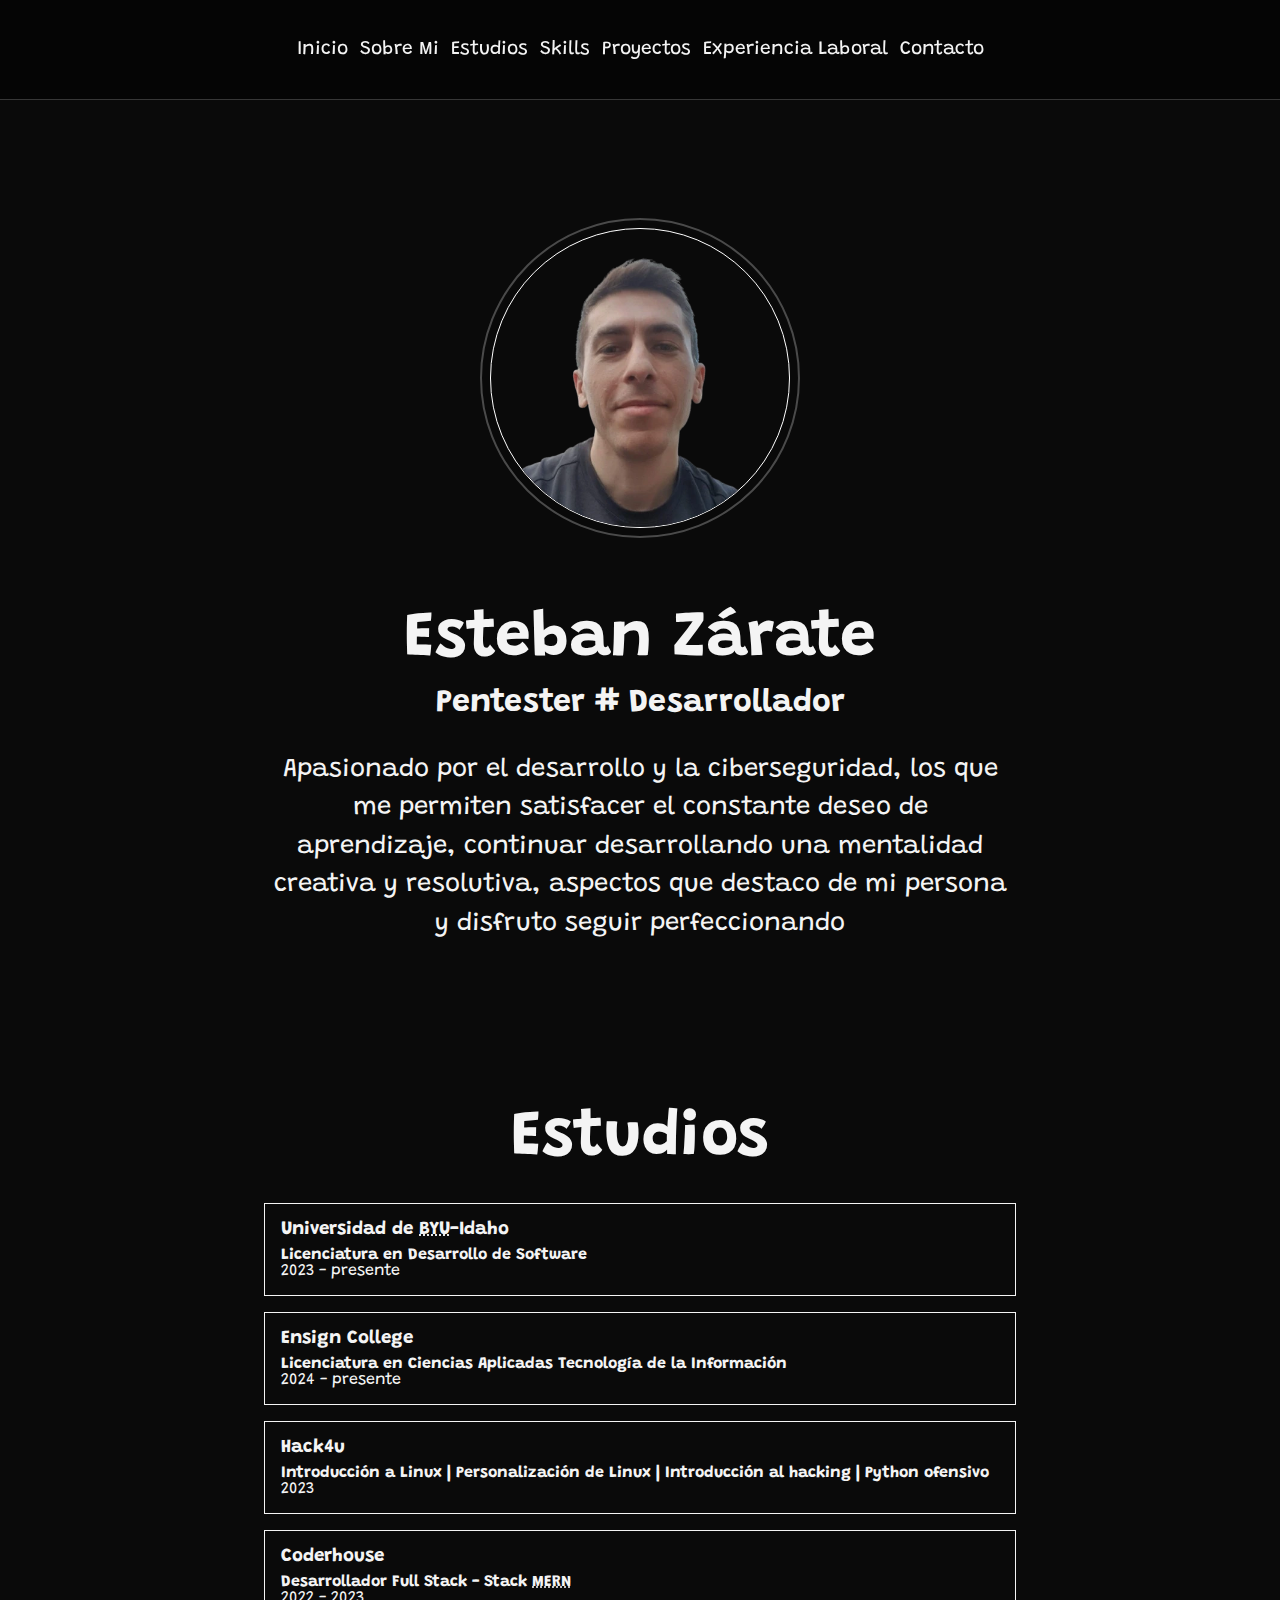
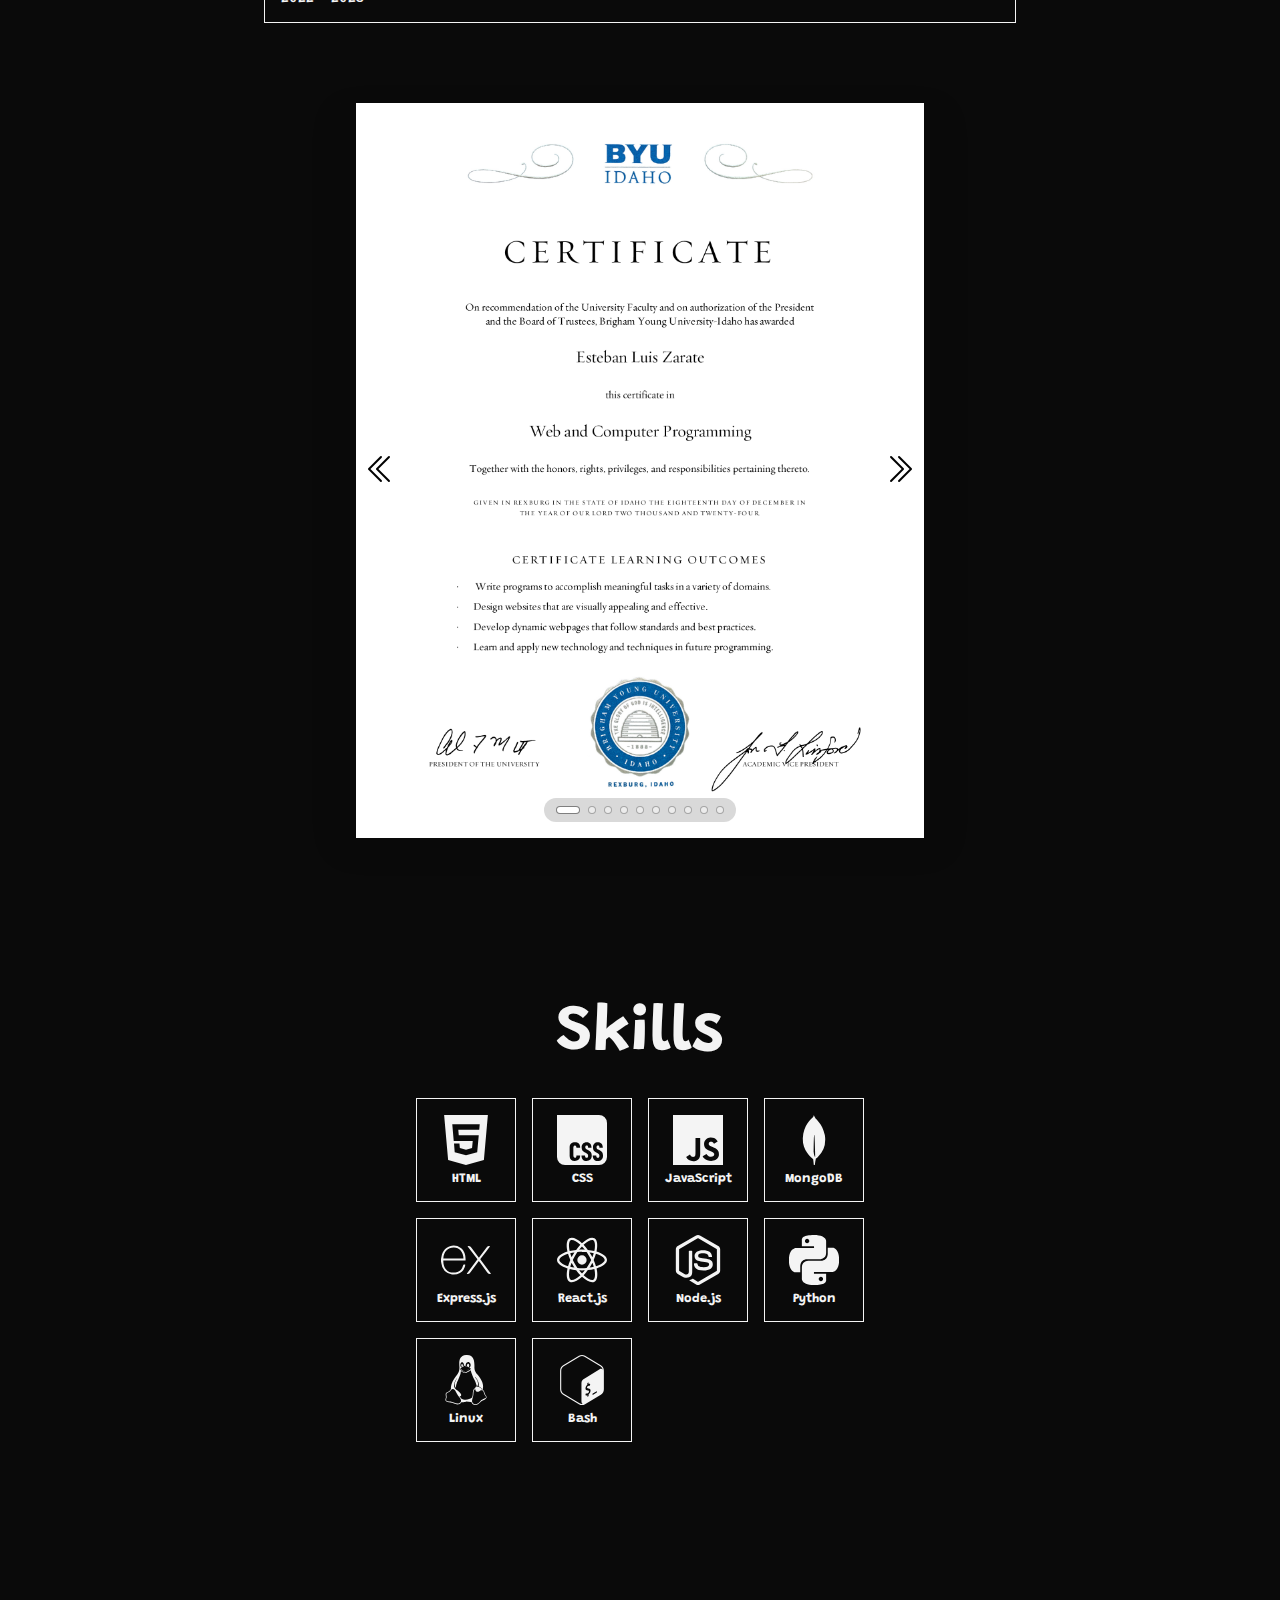
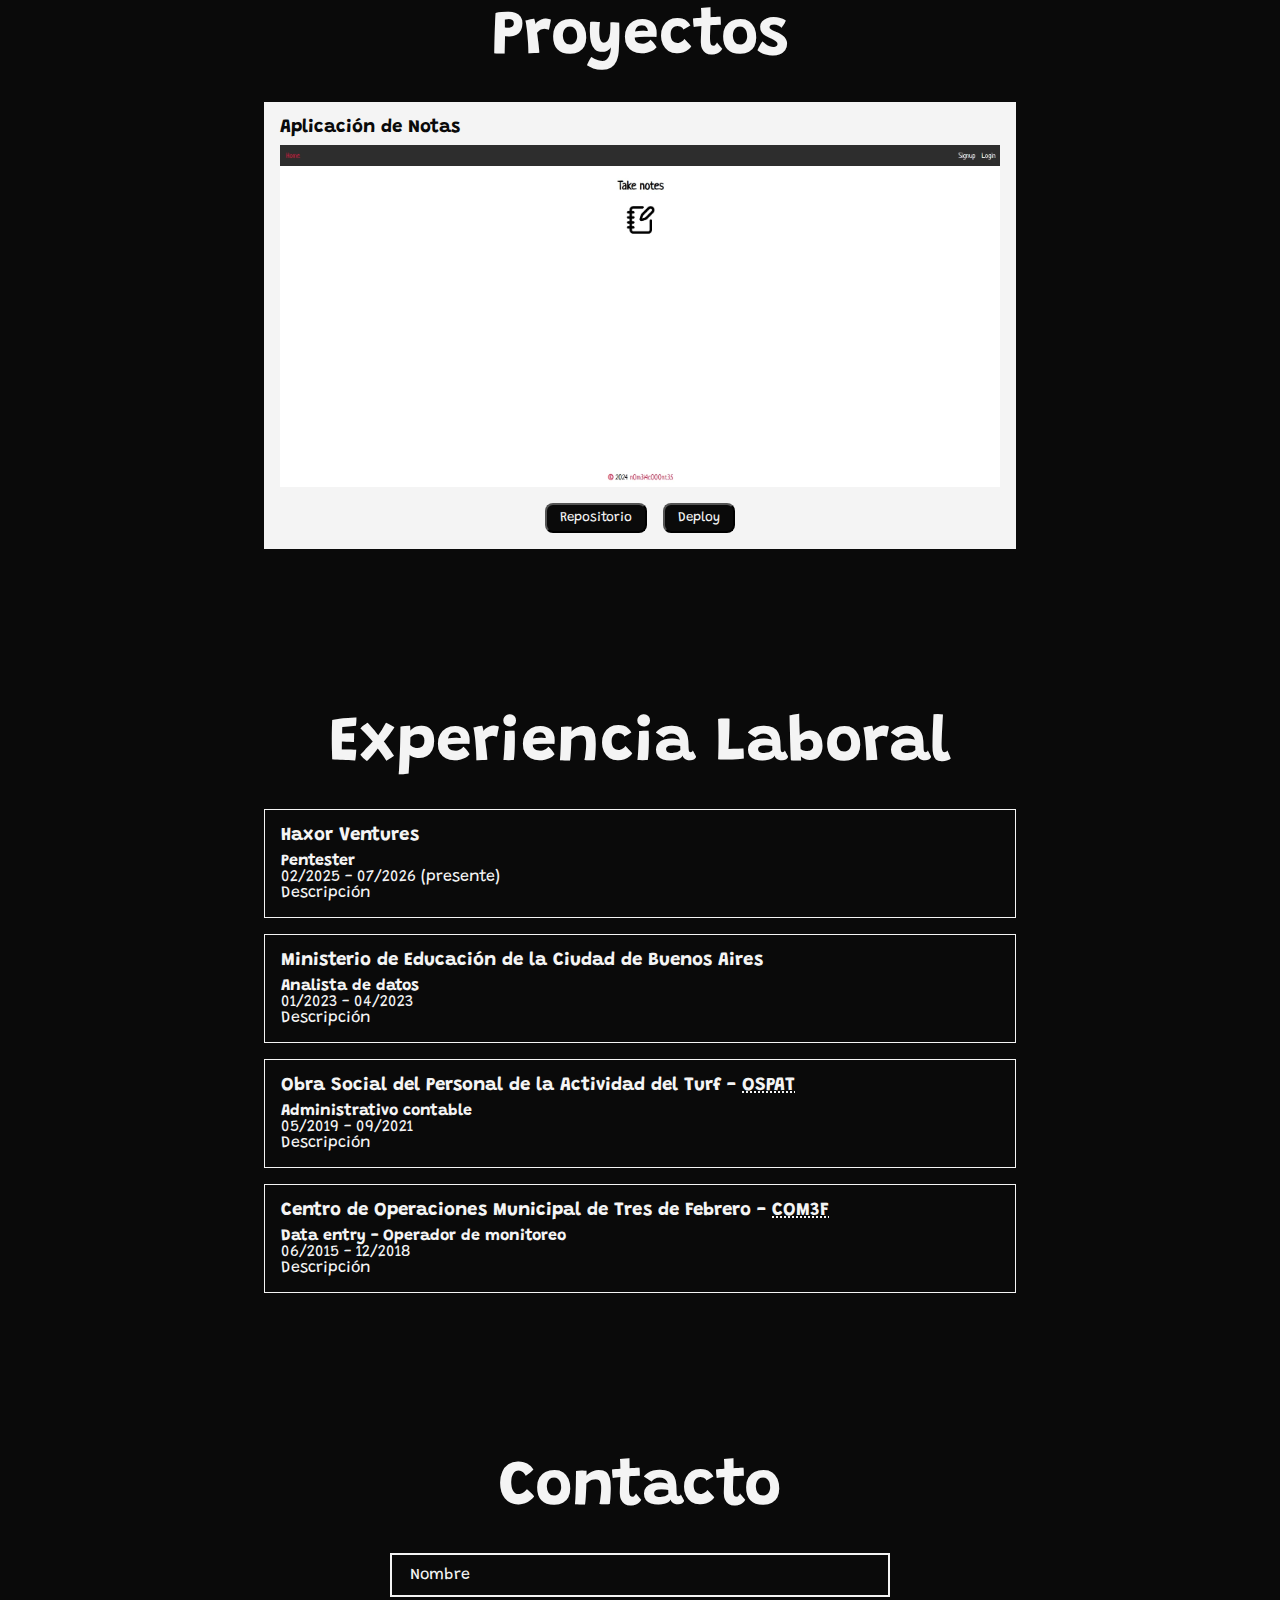
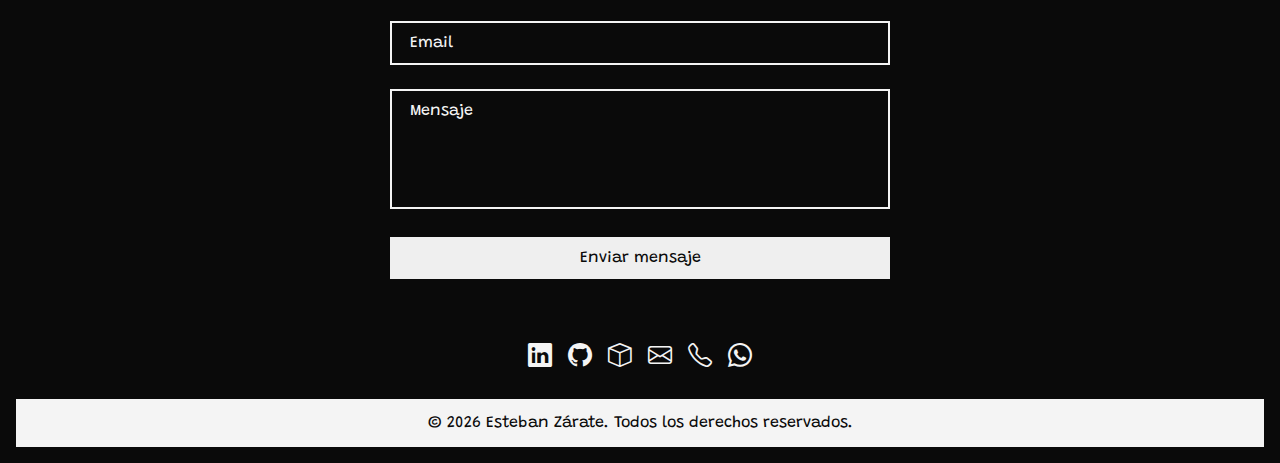
==== index.html @ 4eb51da9 "update" ====
<!DOCTYPE html>
<html lang="es-AR">

<head>
  <meta charset="UTF-8">
  <meta name="viewport" content="width=device-width, initial-scale=1">
  <meta name="author" content="Esteban Zárate">
  <meta name="description" content="Portfolio de Esteban Zárate">
  <meta name="keywords" content="Esteban Zárate, Pentester, Ethical Hacker, Desarrollador Web, Programador">
  <meta property="og:title" content="Esteban Zárate - Pentester # Desarrollador">
  <meta property="og:description" content="Esteban Zárate, Pentester, Ethical Hacker, Desarrollador Web, Programador">
  <meta property="og:image" content="https://n0m3l4c000nt35.github.io/portfolio/images/prev.webp">
  <meta property="og:url" content="https://n0m3l4c000nt35.github.io/portfolio/">
  <meta property="og:type" content="website">
  <title>Portfolio # Esteban Zárate</title>
  <link rel="stylesheet" href="https://cdn.jsdelivr.net/npm/bootstrap-icons@1.11.3/font/bootstrap-icons.min.css">
  <link rel="preconnect" href="https://fonts.googleapis.com">
  <link rel="preconnect" href="https://fonts.gstatic.com" crossorigin>
  <link href="https://fonts.googleapis.com/css2?family=Grandstander:ital,wght@0,100..900;1,100..900&display=swap"
    rel="stylesheet">
  <link rel="stylesheet" href="./styles/styles.css">
  <link rel="stylesheet" href="./styles/media-queries.css">
  <link rel="icon" href="favicon.ico">
</head>

<body>
  <header class="body__header">
    <nav class="nav">
      <a id="inicio-link" class="nav__link" href="./index.html" title="Inicio">
        <i class="bi bi-house nav__icon"></i>
        <span class="nav__text">Inicio</span>
      </a>
      <a class="nav__link" href="#sobre-mi" title="Sobre Mi">
        <i class="bi bi-person-circle nav__icon"></i>
        <span class="nav__text">Sobre Mi</span>
      </a>
      <a class="nav__link" href="#estudios" title="Estudios">
        <i class="bi bi-mortarboard nav__icon"></i>
        <span class="nav__text">Estudios</span>
      </a>
      <a class="nav__link" href="#skills" title="Skills">
        <i class="bi bi-tools nav__icon"></i>
        <span class="nav__text">Skills</span>
      </a>
      <a class="nav__link" href="#proyectos" title="Proyectos">
        <i class="bi bi-folder2-open nav__icon"></i>
        <span class="nav__text">Proyectos</span>
      </a>
      <a class="nav__link" href="#experiencia-laboral" title="Experiencia Laboral">
        <i class="bi bi-briefcase nav__icon"></i>
        <span class="nav__text">Experiencia Laboral</span>
      </a>
      <a class="nav__link" href="#contacto" title="Contacto">
        <i class="bi bi-person-lines-fill nav__icon"></i>
        <span class="nav__text">Contacto</span>
      </a>
    </nav>
  </header>
  <main>
    <section id="sobre-mi" class="body__section section__profile">
      <div class="profile__container">
        <img class="profile__image" src="./images/profile.webp" alt="Esteban Zárate Profile" width="500" height="500">
      </div>
      <h2 class="section__title-profile">Esteban Zárate</h2>
      <h3 class="profile__title">Pentester # Desarrollador</h3>
      <p class="section__text">Apasionado por el desarrollo y la ciberseguridad, los que me permiten satisfacer el
        constante deseo de
        aprendizaje, continuar desarrollando una mentalidad creativa y resolutiva, aspectos que destaco de mi persona y
        disfruto seguir perfeccionando</p>
    </section>
    <section id="estudios" class="body__section section__article--mb">
      <h2 class="section__title">Estudios</h2>
      <div class="article__container">
        <article class="section__article">
          <h3 class="article__title">Universidad de <abbr title="Brigham Young University">BYU</abbr>-Idaho</h3>
          <h4>Licenciatura en Desarrollo de Software</h4>
          <p>
            <time datetime="2023">2023</time> - <time datetime="2025">presente</time>
          </p>
        </article>
        <article class="section__article">
          <h3 class="article__title">Ensign College</h3>
          <h4>Licenciatura en Ciencias Aplicadas Tecnología de la Información</h4>
          <p>
            <time datetime="2023">2024</time> - <time datetime="2025">presente</time>
          </p>
        </article>
        <article class="section__article">
          <h3 class="article__title">Hack4u</h3>
          <h4>Introducción a Linux | Personalización de Linux | Introducción al hacking | Python ofensivo</h4>
          <time datetime="2023">2023</time>
        </article>
        <article class="section__article">
          <h3 class="article__title">Coderhouse</h3>
          <h4>Desarrollador Full Stack - Stack <abbr title="MongoDB, Express.js, React.js, Node.js">MERN</abbr></h4>
          <time datetime="2022">2022</time> - <time datetime="2023">2023</time>
        </article>
      </div>
      <div class="carousel-container">
        <button class="carousel-button prev">
          <i class="bi bi-chevron-double-left"></i>
        </button>
        <button class="carousel-button next">
          <i class="bi bi-chevron-double-right"></i>
        </button>
        <div class="carousel-track">
          <div class="carousel-slide">
            <img class="carousel__image" src="./images/certs/web-computer-programming.webp"
              alt="Web and Computer Programming" width="1700" height="2200" loading="lazy">
          </div>
          <div class="carousel-slide">
            <img class="carousel__image" src="./images/certs/testout-pcpro.webp" alt="TestOut PC Pro" width="4442"
              height="3400" loading="lazy">
          </div>
          <div class="carousel-slide">
            <img class="carousel__image" src="./images/certs/testout-clientpro.webp" alt="TestOut Client Pro"
              width="4442" height="3400" loading="lazy">
          </div>
          <div class="carousel-slide">
            <img class="carousel__image" src="./images/certs/python-ofensivo.webp" alt="Python ofensivo" width="3333"
              height="2222" loading="lazy">
          </div>
          <div class="carousel-slide">
            <img class="carousel__image" src="./images/certs/introduccion-al-hacking.webp" alt="Introducción al hacking"
              width="3333" height="2222" loading="lazy">
          </div>
          <div class="carousel-slide">
            <img class="carousel__image" src="./images/certs/personalizacion-de-linux.webp"
              alt="Personalización de Linux" width="3333" height="2222" loading="lazy">
          </div>
          <div class="carousel-slide">
            <img class="carousel__image" src="./images/certs/introduccion-a-linux.webp" alt="Introducción a Linux"
              width="5000" height="3333" loading="lazy">
          </div>
          <div class="carousel-slide">
            <img class="carousel__image" src="./images/certs/react-js.webp" alt="React.js" width="3240" height="2100"
              loading="lazy">
          </div>
          <div class="carousel-slide">
            <img class="carousel__image" src="./images/certs/javascript.webp" alt="JavaScript" width="3240"
              height="2100" loading="lazy">
          </div>
          <div class="carousel-slide">
            <img class="carousel__image" src="./images/certs/desarrollo-web.webp" alt="Desarrollo Web" width="3240"
              height="2100" loading="lazy">
          </div>
        </div>
        <div class="carousel-progress"></div>
      </div>
    </section>
    <section id="skills" class="body__section">
      <h2 class="section__title">Skills</h2>
      <div class="article__container article__skills">
        <article class="section__article article__skill">
          <svg class="skills__icon" role="img" viewBox="0 0 24 24" xmlns="http://www.w3.org/2000/svg">
            <title>HTML5</title>
            <path
              d="M1.5 0h21l-1.91 21.563L11.977 24l-8.564-2.438L1.5 0zm7.031 9.75l-.232-2.718 10.059.003.23-2.622L5.412 4.41l.698 8.01h9.126l-.326 3.426-2.91.804-2.955-.81-.188-2.11H6.248l.33 4.171L12 19.351l5.379-1.443.744-8.157H8.531z" />
          </svg>
          <h3 class="article__title">HTML</h3>
        </article>
        <article class="section__article article__skill">
          <svg class="skills__icon" role="img" viewBox="0 0 24 24" xmlns="http://www.w3.org/2000/svg">
            <title>CSS</title>
            <path
              d="M0 0v20.16A3.84 3.84 0 0 0 3.84 24h16.32A3.84 3.84 0 0 0 24 20.16V3.84A3.84 3.84 0 0 0 20.16 0Zm14.256 13.08c1.56 0 2.28 1.08 2.304 2.64h-1.608c.024-.288-.048-.6-.144-.84-.096-.192-.288-.264-.552-.264-.456 0-.696.264-.696.84-.024.576.288.888.768 1.08.72.288 1.608.744 1.92 1.296q.432.648.432 1.656c0 1.608-.912 2.592-2.496 2.592-1.656 0-2.4-1.032-2.424-2.688h1.68c0 .792.264 1.176.792 1.176.264 0 .456-.072.552-.24.192-.312.24-1.176-.048-1.512-.312-.408-.912-.6-1.32-.816q-.828-.396-1.224-.936c-.24-.36-.36-.888-.36-1.536 0-1.44.936-2.472 2.424-2.448m5.4 0c1.584 0 2.304 1.08 2.328 2.64h-1.608c0-.288-.048-.6-.168-.84-.096-.192-.264-.264-.528-.264-.48 0-.72.264-.72.84s.288.888.792 1.08c.696.288 1.608.744 1.92 1.296.264.432.408.984.408 1.656.024 1.608-.888 2.592-2.472 2.592-1.68 0-2.424-1.056-2.448-2.688h1.68c0 .744.264 1.176.792 1.176.264 0 .456-.072.552-.24.216-.312.264-1.176-.048-1.512-.288-.408-.888-.6-1.32-.816-.552-.264-.96-.576-1.2-.936s-.36-.888-.36-1.536c-.024-1.44.912-2.472 2.4-2.448m-11.031.018c.711-.006 1.419.198 1.839.63.432.432.672 1.128.648 1.992H9.336c.024-.456-.096-.792-.432-.96-.312-.144-.768-.048-.888.24-.12.264-.192.576-.168.864v3.504c0 .744.264 1.128.768 1.128a.65.65 0 0 0 .552-.264c.168-.24.192-.552.168-.84h1.776c.096 1.632-.984 2.712-2.568 2.688-1.536 0-2.496-.864-2.472-2.472v-4.032c0-.816.24-1.44.696-1.848.432-.408 1.146-.624 1.857-.63" />
          </svg>
          <h3 class="article__title">CSS</h3>
        </article>
        <article class="section__article article__skill">
          <svg class="skills__icon" role="img" viewBox="0 0 24 24" xmlns="http://www.w3.org/2000/svg">
            <title>JavaScript</title>
            <path
              d="M0 0h24v24H0V0zm22.034 18.276c-.175-1.095-.888-2.015-3.003-2.873-.736-.345-1.554-.585-1.797-1.14-.091-.33-.105-.51-.046-.705.15-.646.915-.84 1.515-.66.39.12.75.42.976.9 1.034-.676 1.034-.676 1.755-1.125-.27-.42-.404-.601-.586-.78-.63-.705-1.469-1.065-2.834-1.034l-.705.089c-.676.165-1.32.525-1.71 1.005-1.14 1.291-.811 3.541.569 4.471 1.365 1.02 3.361 1.244 3.616 2.205.24 1.17-.87 1.545-1.966 1.41-.811-.18-1.26-.586-1.755-1.336l-1.83 1.051c.21.48.45.689.81 1.109 1.74 1.756 6.09 1.666 6.871-1.004.029-.09.24-.705.074-1.65l.046.067zm-8.983-7.245h-2.248c0 1.938-.009 3.864-.009 5.805 0 1.232.063 2.363-.138 2.711-.33.689-1.18.601-1.566.48-.396-.196-.597-.466-.83-.855-.063-.105-.11-.196-.127-.196l-1.825 1.125c.305.63.75 1.172 1.324 1.517.855.51 2.004.675 3.207.405.783-.226 1.458-.691 1.811-1.411.51-.93.402-2.07.397-3.346.012-2.054 0-4.109 0-6.179l.004-.056z" />
          </svg>
          <h3 class="article__title">JavaScript</h3>
        </article>
        <article class="section__article article__skill">
          <svg class="skills__icon" role="img" viewBox="0 0 24 24" xmlns="http://www.w3.org/2000/svg">
            <title>MongoDB</title>
            <path
              d="M17.193 9.555c-1.264-5.58-4.252-7.414-4.573-8.115-.28-.394-.53-.954-.735-1.44-.036.495-.055.685-.523 1.184-.723.566-4.438 3.682-4.74 10.02-.282 5.912 4.27 9.435 4.888 9.884l.07.05A73.49 73.49 0 0111.91 24h.481c.114-1.032.284-2.056.51-3.07.417-.296.604-.463.85-.693a11.342 11.342 0 003.639-8.464c.01-.814-.103-1.662-.197-2.218zm-5.336 8.195s0-8.291.275-8.29c.213 0 .49 10.695.49 10.695-.381-.045-.765-1.76-.765-2.405z" />
          </svg>
          <h3 class="article__title">MongoDB</h3>
        </article>
        <article class="section__article article__skill">
          <svg class="skills__icon" role="img" viewBox="0 0 24 24" xmlns="http://www.w3.org/2000/svg">
            <title>Express</title>
            <path
              d="M24 18.588a1.529 1.529 0 01-1.895-.72l-3.45-4.771-.5-.667-4.003 5.444a1.466 1.466 0 01-1.802.708l5.158-6.92-4.798-6.251a1.595 1.595 0 011.9.666l3.576 4.83 3.596-4.81a1.435 1.435 0 011.788-.668L21.708 7.9l-2.522 3.283a.666.666 0 000 .994l4.804 6.412zM.002 11.576l.42-2.075c1.154-4.103 5.858-5.81 9.094-3.27 1.895 1.489 2.368 3.597 2.275 5.973H1.116C.943 16.447 4.005 19.009 7.92 17.7a4.078 4.078 0 002.582-2.876c.207-.666.548-.78 1.174-.588a5.417 5.417 0 01-2.589 3.957 6.272 6.272 0 01-7.306-.933 6.575 6.575 0 01-1.64-3.858c0-.235-.08-.455-.134-.666A88.33 88.33 0 010 11.577zm1.127-.286h9.654c-.06-3.076-2.001-5.258-4.59-5.278-2.882-.04-4.944 2.094-5.071 5.264z" />
          </svg>
          <h3 class="article__title">Express.js</h3>
        </article>
        <article class="section__article article__skill">
          <svg class="skills__icon" role="img" viewBox="0 0 24 24" xmlns="http://www.w3.org/2000/svg">
            <title>React</title>
            <path
              d="M14.23 12.004a2.236 2.236 0 0 1-2.235 2.236 2.236 2.236 0 0 1-2.236-2.236 2.236 2.236 0 0 1 2.235-2.236 2.236 2.236 0 0 1 2.236 2.236zm2.648-10.69c-1.346 0-3.107.96-4.888 2.622-1.78-1.653-3.542-2.602-4.887-2.602-.41 0-.783.093-1.106.278-1.375.793-1.683 3.264-.973 6.365C1.98 8.917 0 10.42 0 12.004c0 1.59 1.99 3.097 5.043 4.03-.704 3.113-.39 5.588.988 6.38.32.187.69.275 1.102.275 1.345 0 3.107-.96 4.888-2.624 1.78 1.654 3.542 2.603 4.887 2.603.41 0 .783-.09 1.106-.275 1.374-.792 1.683-3.263.973-6.365C22.02 15.096 24 13.59 24 12.004c0-1.59-1.99-3.097-5.043-4.032.704-3.11.39-5.587-.988-6.38-.318-.184-.688-.277-1.092-.278zm-.005 1.09v.006c.225 0 .406.044.558.127.666.382.955 1.835.73 3.704-.054.46-.142.945-.25 1.44-.96-.236-2.006-.417-3.107-.534-.66-.905-1.345-1.727-2.035-2.447 1.592-1.48 3.087-2.292 4.105-2.295zm-9.77.02c1.012 0 2.514.808 4.11 2.28-.686.72-1.37 1.537-2.02 2.442-1.107.117-2.154.298-3.113.538-.112-.49-.195-.964-.254-1.42-.23-1.868.054-3.32.714-3.707.19-.09.4-.127.563-.132zm4.882 3.05c.455.468.91.992 1.36 1.564-.44-.02-.89-.034-1.345-.034-.46 0-.915.01-1.36.034.44-.572.895-1.096 1.345-1.565zM12 8.1c.74 0 1.477.034 2.202.093.406.582.802 1.203 1.183 1.86.372.64.71 1.29 1.018 1.946-.308.655-.646 1.31-1.013 1.95-.38.66-.773 1.288-1.18 1.87-.728.063-1.466.098-2.21.098-.74 0-1.477-.035-2.202-.093-.406-.582-.802-1.204-1.183-1.86-.372-.64-.71-1.29-1.018-1.946.303-.657.646-1.313 1.013-1.954.38-.66.773-1.286 1.18-1.868.728-.064 1.466-.098 2.21-.098zm-3.635.254c-.24.377-.48.763-.704 1.16-.225.39-.435.782-.635 1.174-.265-.656-.49-1.31-.676-1.947.64-.15 1.315-.283 2.015-.386zm7.26 0c.695.103 1.365.23 2.006.387-.18.632-.405 1.282-.66 1.933-.2-.39-.41-.783-.64-1.174-.225-.392-.465-.774-.705-1.146zm3.063.675c.484.15.944.317 1.375.498 1.732.74 2.852 1.708 2.852 2.476-.005.768-1.125 1.74-2.857 2.475-.42.18-.88.342-1.355.493-.28-.958-.646-1.956-1.1-2.98.45-1.017.81-2.01 1.085-2.964zm-13.395.004c.278.96.645 1.957 1.1 2.98-.45 1.017-.812 2.01-1.086 2.964-.484-.15-.944-.318-1.37-.5-1.732-.737-2.852-1.706-2.852-2.474 0-.768 1.12-1.742 2.852-2.476.42-.18.88-.342 1.356-.494zm11.678 4.28c.265.657.49 1.312.676 1.948-.64.157-1.316.29-2.016.39.24-.375.48-.762.705-1.158.225-.39.435-.788.636-1.18zm-9.945.02c.2.392.41.783.64 1.175.23.39.465.772.705 1.143-.695-.102-1.365-.23-2.006-.386.18-.63.406-1.282.66-1.933zM17.92 16.32c.112.493.2.968.254 1.423.23 1.868-.054 3.32-.714 3.708-.147.09-.338.128-.563.128-1.012 0-2.514-.807-4.11-2.28.686-.72 1.37-1.536 2.02-2.44 1.107-.118 2.154-.3 3.113-.54zm-11.83.01c.96.234 2.006.415 3.107.532.66.905 1.345 1.727 2.035 2.446-1.595 1.483-3.092 2.295-4.11 2.295-.22-.005-.406-.05-.553-.132-.666-.38-.955-1.834-.73-3.703.054-.46.142-.944.25-1.438zm4.56.64c.44.02.89.034 1.345.034.46 0 .915-.01 1.36-.034-.44.572-.895 1.095-1.345 1.565-.455-.47-.91-.993-1.36-1.565z" />
          </svg>
          <h3 class="article__title">React.js</h3>
        </article>
        <article class="section__article article__skill">
          <svg class="skills__icon" role="img" viewBox="0 0 24 24" xmlns="http://www.w3.org/2000/svg">
            <title>Node.js</title>
            <path
              d="M11.998,24c-0.321,0-0.641-0.084-0.922-0.247l-2.936-1.737c-0.438-0.245-0.224-0.332-0.08-0.383 c0.585-0.203,0.703-0.25,1.328-0.604c0.065-0.037,0.151-0.023,0.218,0.017l2.256,1.339c0.082,0.045,0.197,0.045,0.272,0l8.795-5.076 c0.082-0.047,0.134-0.141,0.134-0.238V6.921c0-0.099-0.053-0.192-0.137-0.242l-8.791-5.072c-0.081-0.047-0.189-0.047-0.271,0 L3.075,6.68C2.99,6.729,2.936,6.825,2.936,6.921v10.15c0,0.097,0.054,0.189,0.139,0.235l2.409,1.392 c1.307,0.654,2.108-0.116,2.108-0.89V7.787c0-0.142,0.114-0.253,0.256-0.253h1.115c0.139,0,0.255,0.112,0.255,0.253v10.021 c0,1.745-0.95,2.745-2.604,2.745c-0.508,0-0.909,0-2.026-0.551L2.28,18.675c-0.57-0.329-0.922-0.945-0.922-1.604V6.921 c0-0.659,0.353-1.275,0.922-1.603l8.795-5.082c0.557-0.315,1.296-0.315,1.848,0l8.794,5.082c0.57,0.329,0.924,0.944,0.924,1.603 v10.15c0,0.659-0.354,1.273-0.924,1.604l-8.794,5.078C12.643,23.916,12.324,24,11.998,24z M19.099,13.993 c0-1.9-1.284-2.406-3.987-2.763c-2.731-0.361-3.009-0.548-3.009-1.187c0-0.528,0.235-1.233,2.258-1.233 c1.807,0,2.473,0.389,2.747,1.607c0.024,0.115,0.129,0.199,0.247,0.199h1.141c0.071,0,0.138-0.031,0.186-0.081 c0.048-0.054,0.074-0.123,0.067-0.196c-0.177-2.098-1.571-3.076-4.388-3.076c-2.508,0-4.004,1.058-4.004,2.833 c0,1.925,1.488,2.457,3.895,2.695c2.88,0.282,3.103,0.703,3.103,1.269c0,0.983-0.789,1.402-2.642,1.402 c-2.327,0-2.839-0.584-3.011-1.742c-0.02-0.124-0.126-0.215-0.253-0.215h-1.137c-0.141,0-0.254,0.112-0.254,0.253 c0,1.482,0.806,3.248,4.655,3.248C17.501,17.007,19.099,15.91,19.099,13.993z" />
          </svg>
          <h3 class="article__title">Node.js</h3>
        </article>
        <article class="section__article article__skill">
          <svg class="skills__icon" role="img" viewBox="0 0 24 24" xmlns="http://www.w3.org/2000/svg">
            <title>Python</title>
            <path
              d="M14.25.18l.9.2.73.26.59.3.45.32.34.34.25.34.16.33.1.3.04.26.02.2-.01.13V8.5l-.05.63-.13.55-.21.46-.26.38-.3.31-.33.25-.35.19-.35.14-.33.1-.3.07-.26.04-.21.02H8.77l-.69.05-.59.14-.5.22-.41.27-.33.32-.27.35-.2.36-.15.37-.1.35-.07.32-.04.27-.02.21v3.06H3.17l-.21-.03-.28-.07-.32-.12-.35-.18-.36-.26-.36-.36-.35-.46-.32-.59-.28-.73-.21-.88-.14-1.05-.05-1.23.06-1.22.16-1.04.24-.87.32-.71.36-.57.4-.44.42-.33.42-.24.4-.16.36-.1.32-.05.24-.01h.16l.06.01h8.16v-.83H6.18l-.01-2.75-.02-.37.05-.34.11-.31.17-.28.25-.26.31-.23.38-.2.44-.18.51-.15.58-.12.64-.1.71-.06.77-.04.84-.02 1.27.05zm-6.3 1.98l-.23.33-.08.41.08.41.23.34.33.22.41.09.41-.09.33-.22.23-.34.08-.41-.08-.41-.23-.33-.33-.22-.41-.09-.41.09zm13.09 3.95l.28.06.32.12.35.18.36.27.36.35.35.47.32.59.28.73.21.88.14 1.04.05 1.23-.06 1.23-.16 1.04-.24.86-.32.71-.36.57-.4.45-.42.33-.42.24-.4.16-.36.09-.32.05-.24.02-.16-.01h-8.22v.82h5.84l.01 2.76.02.36-.05.34-.11.31-.17.29-.25.25-.31.24-.38.2-.44.17-.51.15-.58.13-.64.09-.71.07-.77.04-.84.01-1.27-.04-1.07-.14-.9-.2-.73-.25-.59-.3-.45-.33-.34-.34-.25-.34-.16-.33-.1-.3-.04-.25-.02-.2.01-.13v-5.34l.05-.64.13-.54.21-.46.26-.38.3-.32.33-.24.35-.2.35-.14.33-.1.3-.06.26-.04.21-.02.13-.01h5.84l.69-.05.59-.14.5-.21.41-.28.33-.32.27-.35.2-.36.15-.36.1-.35.07-.32.04-.28.02-.21V6.07h2.09l.14.01zm-6.47 14.25l-.23.33-.08.41.08.41.23.33.33.23.41.08.41-.08.33-.23.23-.33.08-.41-.08-.41-.23-.33-.33-.23-.41-.08-.41.08z" />
          </svg>
          <h3 class="article__title">Python</h3>
        </article>
        <article class="section__article article__skill">
          <svg class="skills__icon" role="img" viewBox="0 0 24 24" xmlns="http://www.w3.org/2000/svg">
            <title>Linux</title>
            <path
              d="M12.504 0c-.155 0-.315.008-.48.021-4.226.333-3.105 4.807-3.17 6.298-.076 1.092-.3 1.953-1.05 3.02-.885 1.051-2.127 2.75-2.716 4.521-.278.832-.41 1.684-.287 2.489a.424.424 0 00-.11.135c-.26.268-.45.6-.663.839-.199.199-.485.267-.797.4-.313.136-.658.269-.864.68-.09.189-.136.394-.132.602 0 .199.027.4.055.536.058.399.116.728.04.97-.249.68-.28 1.145-.106 1.484.174.334.535.47.94.601.81.2 1.91.135 2.774.6.926.466 1.866.67 2.616.47.526-.116.97-.464 1.208-.946.587-.003 1.23-.269 2.26-.334.699-.058 1.574.267 2.577.2.025.134.063.198.114.333l.003.003c.391.778 1.113 1.132 1.884 1.071.771-.06 1.592-.536 2.257-1.306.631-.765 1.683-1.084 2.378-1.503.348-.199.629-.469.649-.853.023-.4-.2-.811-.714-1.376v-.097l-.003-.003c-.17-.2-.25-.535-.338-.926-.085-.401-.182-.786-.492-1.046h-.003c-.059-.054-.123-.067-.188-.135a.357.357 0 00-.19-.064c.431-1.278.264-2.55-.173-3.694-.533-1.41-1.465-2.638-2.175-3.483-.796-1.005-1.576-1.957-1.56-3.368.026-2.152.236-6.133-3.544-6.139zm.529 3.405h.013c.213 0 .396.062.584.198.19.135.33.332.438.533.105.259.158.459.166.724 0-.02.006-.04.006-.06v.105a.086.086 0 01-.004-.021l-.004-.024a1.807 1.807 0 01-.15.706.953.953 0 01-.213.335.71.71 0 00-.088-.042c-.104-.045-.198-.064-.284-.133a1.312 1.312 0 00-.22-.066c.05-.06.146-.133.183-.198.053-.128.082-.264.088-.402v-.02a1.21 1.21 0 00-.061-.4c-.045-.134-.101-.2-.183-.333-.084-.066-.167-.132-.267-.132h-.016c-.093 0-.176.03-.262.132a.8.8 0 00-.205.334 1.18 1.18 0 00-.09.4v.019c.002.089.008.179.02.267-.193-.067-.438-.135-.607-.202a1.635 1.635 0 01-.018-.2v-.02a1.772 1.772 0 01.15-.768c.082-.22.232-.406.43-.533a.985.985 0 01.594-.2zm-2.962.059h.036c.142 0 .27.048.399.135.146.129.264.288.344.465.09.199.14.4.153.667v.004c.007.134.006.2-.002.266v.08c-.03.007-.056.018-.083.024-.152.055-.274.135-.393.2.012-.09.013-.18.003-.267v-.015c-.012-.133-.04-.2-.082-.333a.613.613 0 00-.166-.267.248.248 0 00-.183-.064h-.021c-.071.006-.13.04-.186.132a.552.552 0 00-.12.27.944.944 0 00-.023.33v.015c.012.135.037.2.08.334.046.134.098.2.166.268.01.009.02.018.034.024-.07.057-.117.07-.176.136a.304.304 0 01-.131.068 2.62 2.62 0 01-.275-.402 1.772 1.772 0 01-.155-.667 1.759 1.759 0 01.08-.668 1.43 1.43 0 01.283-.535c.128-.133.26-.2.418-.2zm1.37 1.706c.332 0 .733.065 1.216.399.293.2.523.269 1.052.468h.003c.255.136.405.266.478.399v-.131a.571.571 0 01.016.47c-.123.31-.516.643-1.063.842v.002c-.268.135-.501.333-.775.465-.276.135-.588.292-1.012.267a1.139 1.139 0 01-.448-.067 3.566 3.566 0 01-.322-.198c-.195-.135-.363-.332-.612-.465v-.005h-.005c-.4-.246-.616-.512-.686-.71-.07-.268-.005-.47.193-.6.224-.135.38-.271.483-.336.104-.074.143-.102.176-.131h.002v-.003c.169-.202.436-.47.839-.601.139-.036.294-.065.466-.065zm2.8 2.142c.358 1.417 1.196 3.475 1.735 4.473.286.534.855 1.659 1.102 3.024.156-.005.33.018.513.064.646-1.671-.546-3.467-1.089-3.966-.22-.2-.232-.335-.123-.335.59.534 1.365 1.572 1.646 2.757.13.535.16 1.104.021 1.67.067.028.135.06.205.067 1.032.534 1.413.938 1.23 1.537v-.043c-.06-.003-.12 0-.18 0h-.016c.151-.467-.182-.825-1.065-1.224-.915-.4-1.646-.336-1.77.465-.008.043-.013.066-.018.135-.068.023-.139.053-.209.064-.43.268-.662.669-.793 1.187-.13.533-.17 1.156-.205 1.869v.003c-.02.334-.17.838-.319 1.35-1.5 1.072-3.58 1.538-5.348.334a2.645 2.645 0 00-.402-.533 1.45 1.45 0 00-.275-.333c.182 0 .338-.03.465-.067a.615.615 0 00.314-.334c.108-.267 0-.697-.345-1.163-.345-.467-.931-.995-1.788-1.521-.63-.4-.986-.87-1.15-1.396-.165-.534-.143-1.085-.015-1.645.245-1.07.873-2.11 1.274-2.763.107-.065.037.135-.408.974-.396.751-1.14 2.497-.122 3.854a8.123 8.123 0 01.647-2.876c.564-1.278 1.743-3.504 1.836-5.268.048.036.217.135.289.202.218.133.38.333.59.465.21.201.477.335.876.335.039.003.075.006.11.006.412 0 .73-.134.997-.268.29-.134.52-.334.74-.4h.005c.467-.135.835-.402 1.044-.7zm2.185 8.958c.037.6.343 1.245.882 1.377.588.134 1.434-.333 1.791-.765l.211-.01c.315-.007.577.01.847.268l.003.003c.208.199.305.53.391.876.085.4.154.78.409 1.066.486.527.645.906.636 1.14l.003-.007v.018l-.003-.012c-.015.262-.185.396-.498.595-.63.401-1.746.712-2.457 1.57-.618.737-1.37 1.14-2.036 1.191-.664.053-1.237-.2-1.574-.898l-.005-.003c-.21-.4-.12-1.025.056-1.69.176-.668.428-1.344.463-1.897.037-.714.076-1.335.195-1.814.12-.465.308-.797.641-.984l.045-.022zm-10.814.049h.01c.053 0 .105.005.157.014.376.055.706.333 1.023.752l.91 1.664.003.003c.243.533.754 1.064 1.189 1.637.434.598.77 1.131.729 1.57v.006c-.057.744-.48 1.148-1.125 1.294-.645.135-1.52.002-2.395-.464-.968-.536-2.118-.469-2.857-.602-.369-.066-.61-.2-.723-.4-.11-.2-.113-.602.123-1.23v-.004l.002-.003c.117-.334.03-.752-.027-1.118-.055-.401-.083-.71.043-.94.16-.334.396-.4.69-.533.294-.135.64-.202.915-.47h.002v-.002c.256-.268.445-.601.668-.838.19-.201.38-.336.663-.336zm7.159-9.074c-.435.201-.945.535-1.488.535-.542 0-.97-.267-1.28-.466-.154-.134-.28-.268-.373-.335-.164-.134-.144-.333-.074-.333.109.016.129.134.199.2.096.066.215.2.36.333.292.2.68.467 1.167.467.485 0 1.053-.267 1.398-.466.195-.135.445-.334.648-.467.156-.136.149-.267.279-.267.128.016.034.134-.147.332a8.097 8.097 0 01-.69.468zm-1.082-1.583V5.64c-.006-.02.013-.042.029-.05.074-.043.18-.027.26.004.063 0 .16.067.15.135-.006.049-.085.066-.135.066-.055 0-.092-.043-.141-.068-.052-.018-.146-.008-.163-.065zm-.551 0c-.02.058-.113.049-.166.066-.047.025-.086.068-.14.068-.05 0-.13-.02-.136-.068-.01-.066.088-.133.15-.133.08-.031.184-.047.259-.005.019.009.036.03.03.05v.02h.003z" />
          </svg>
          <h3 class="article__title">Linux</h3>
        </article>
        <article class="section__article article__skill">
          <svg class="skills__icon" role="img" viewBox="0 0 24 24" xmlns="http://www.w3.org/2000/svg">
            <title>GNU Bash</title>
            <path
              d="M21.038,4.9l-7.577-4.498C13.009,0.134,12.505,0,12,0c-0.505,0-1.009,0.134-1.462,0.403L2.961,4.9 C2.057,5.437,1.5,6.429,1.5,7.503v8.995c0,1.073,0.557,2.066,1.462,2.603l7.577,4.497C10.991,23.866,11.495,24,12,24 c0.505,0,1.009-0.134,1.461-0.402l7.577-4.497c0.904-0.537,1.462-1.529,1.462-2.603V7.503C22.5,6.429,21.943,5.437,21.038,4.9z M15.17,18.946l0.013,0.646c0.001,0.078-0.05,0.167-0.111,0.198l-0.383,0.22c-0.061,0.031-0.111-0.007-0.112-0.085L14.57,19.29 c-0.328,0.136-0.66,0.169-0.872,0.084c-0.04-0.016-0.057-0.075-0.041-0.142l0.139-0.584c0.011-0.046,0.036-0.092,0.069-0.121 c0.012-0.011,0.024-0.02,0.036-0.026c0.022-0.011,0.043-0.014,0.062-0.006c0.229,0.077,0.521,0.041,0.802-0.101 c0.357-0.181,0.596-0.545,0.592-0.907c-0.003-0.328-0.181-0.465-0.613-0.468c-0.55,0.001-1.064-0.107-1.072-0.917 c-0.007-0.667,0.34-1.361,0.889-1.8l-0.007-0.652c-0.001-0.08,0.048-0.168,0.111-0.2l0.37-0.236 c0.061-0.031,0.111,0.007,0.112,0.087l0.006,0.653c0.273-0.109,0.511-0.138,0.726-0.088c0.047,0.012,0.067,0.076,0.048,0.151 l-0.144,0.578c-0.011,0.044-0.036,0.088-0.065,0.116c-0.012,0.012-0.025,0.021-0.038,0.028c-0.019,0.01-0.038,0.013-0.057,0.009 c-0.098-0.022-0.332-0.073-0.699,0.113c-0.385,0.195-0.52,0.53-0.517,0.778c0.003,0.297,0.155,0.387,0.681,0.396 c0.7,0.012,1.003,0.318,1.01,1.023C16.105,17.747,15.736,18.491,15.17,18.946z M19.143,17.859c0,0.06-0.008,0.116-0.058,0.145 l-1.916,1.164c-0.05,0.029-0.09,0.004-0.09-0.056v-0.494c0-0.06,0.037-0.093,0.087-0.122l1.887-1.129 c0.05-0.029,0.09-0.004,0.09,0.056V17.859z M20.459,6.797l-7.168,4.427c-0.894,0.523-1.553,1.109-1.553,2.187v8.833 c0,0.645,0.26,1.063,0.66,1.184c-0.131,0.023-0.264,0.039-0.398,0.039c-0.42,0-0.833-0.114-1.197-0.33L3.226,18.64 c-0.741-0.44-1.201-1.261-1.201-2.142V7.503c0-0.881,0.46-1.702,1.201-2.142l7.577-4.498c0.363-0.216,0.777-0.33,1.197-0.33 c0.419,0,0.833,0.114,1.197,0.33l7.577,4.498c0.624,0.371,1.046,1.013,1.164,1.732C21.686,6.557,21.12,6.411,20.459,6.797z" />
          </svg>
          <h3 class="article__title">Bash</h3>
        </article>
      </div>
    </section>
    <section id="proyectos" class="body__section">
      <h2 class="section__title">Proyectos</h2>
      <div class="article__container">
        <article class="section__article section__article-project">
          <h3 class="article__title">Aplicación de Notas</h3>
          <img class="article__image" src="./images/notesapp.webp" alt="Notes App" width="1916" height="909">
          <div class="article__links">
            <a href="https://github.com/n0m3l4c000nt35/app-notes" target="_blank" rel="noopener noreferrer">
              <button>Repositorio</button>
            </a>
            <a href="https://n0t354pp.vercel.app/" target="_blank" rel="noopener noreferrer">
              <button>Deploy</button>
            </a>
          </div>
        </article>
      </div>
    </section>
    <section id="experiencia-laboral" class="body__section section__article--mb">
      <h2 class="section__title">Experiencia Laboral</h2>
      <div class="article__container">
        <article class="section__article">
          <h3 class="article__title">Haxor Ventures</h3>
          <h4>Pentester</h4>
          <p>
            <time datetime="2025-02">02/2025</time> - <time id="current-job"></time>
          </p>
          <ul class="article__ul">
            <li>Descripción</li>
          </ul>
        </article>
        <article class="section__article">
          <h3 class="article__title">Ministerio de Educación de la Ciudad de Buenos Aires</h3>
          <h4>Analista de datos</h4>
          <p>
            <time datetime="2023-01">01/2023</time> - <time datetime="2023-04">04/2023</time>
          </p>
          <ul class="article__ul">
            <li>Descripción</li>
          </ul>
        </article>
        <article class="section__article">
          <h3 class="article__title">Obra Social del Personal de la Actividad del Turf - <abbr
              title="Obra Social del Personal de la Actividad del Turf">OSPAT</abbr></h3>
          <h4>Administrativo contable</h4>
          <p>
            <time datetime="2019-05">05/2019</time> - <time datetime="2020-09">09/2021</time>
          </p>
          <ul class="article__ul">
            <li>Descripción</li>
          </ul>
        </article>
        <article class="section__article">
          <h3 class="article__title">Centro de Operaciones Municipal de Tres de Febrero - <abbr
              title="Centro de Operaciones Municipal de Tres de Febrero">COM3F</abbr></h3>
          <h4>Data entry - Operador de monitoreo</h4>
          <p>
            <time datetime="2015-06">06/2015</time> - <time datetime="2018-12">12/2018</time>
          </p>
          <ul class="article__ul">
            <li>Descripción</li>
          </ul>
        </article>
      </div>
    </section>
  </main>
  <section id="contacto" class="body__section">
    <h2 class="section__title">Contacto</h2>
    <div class="form-container" role="main">
      <form id="contactForm" novalidate>
        <div class="form-group">
          <input type="text" class="form-control" id="name" name="name" placeholder=" " required minlength="2"
            maxlength="50" pattern="^[a-zA-ZáéíóúÁÉÍÓÚñÑ\s]+$" aria-required="true" aria-describedby="nameError">
          <label class="form-label" for="name">Nombre</label>
          <span id="nameError" class="error-message" role="alert"></span>
        </div>

        <div class="form-group">
          <input type="email" class="form-control" id="email" name="email" placeholder=" " required maxlength="100"
            pattern="[a-z0-9._+-]+@[a-z0-9.-]+\.[a-z]{2,}$" aria-required="true" aria-describedby="emailError">
          <label class="form-label" for="email">Email</label>
          <span id="emailError" class="error-message" role="alert"></span>
        </div>

        <div class="form-group">
          <textarea class="form-control" id="message" name="message" placeholder=" " required minlength="10"
            maxlength="500" aria-required="true" aria-describedby="messageError"></textarea>
          <label class="form-label" for="message">Mensaje</label>
          <span id="messageError" class="error-message" role="alert"></span>
        </div>

        <button type="submit" class="submit-btn" id="submitBtn">
          Enviar mensaje
        </button>
      </form>
    </div>
  </section>
  <footer class="body__footer">
    <address class="footer__address">
      <a class="address__link" href="https://www.linkedin.com/in/esteban-zarate/" target="_blank"
        rel="noopener noreferrer" title="LinkedIn">
        <i class="bi bi-linkedin address__icon"></i>
      </a>
      <a class="address__link" href="https://github.com/n0m3l4c000nt35" target="_blank" rel="noopener noreferrer"
        title="Github">
        <i class="bi bi-github address__icon"></i>
      </a>
      <a class="address__link" href="https://app.hackthebox.com/profile/1089152" target="_blank"
        rel="noopener noreferrer" title="HackTheBox">
        <i class="bi bi-box address__icon"></i>
      </a>
      <a class="address__link" href="mailto:estebanluiszarate1985@gmail.com" target="_blank" rel="noopener noreferrer"
        title="Enviar email">
        <i class="bi bi-envelope address__icon"></i>
      </a>
      <a class="address__link" href="tel:+5491122771652" target="_blank" rel="noopener noreferrer" title="Llamar">
        <i class="bi bi-telephone address__icon"></i>
      </a>
      <a class="address__link" href="https://wa.me/+5491122771652" target="_blank" rel="noopener noreferrer"
        title="Enviar whatsapp">
        <i class="bi bi-whatsapp address__icon"></i>
      </a>
    </address>
    <p class="footer__copyright">&copy; <span id="copy-year"></span> Esteban Zárate. Todos los derechos reservados.</p>
  </footer>
  <div class="image-modal">
    <div class="modal-overlay"></div>
    <div class="modal-content">
      <button class="modal-close">&times;</button>
      <img src="" alt="" class="modal-image">
    </div>
  </div>
  <script src="./scripts/main.js" type="module"></script>
</body>

</html>
---- styles/styles.css ----
:root {
  /* --fontFamily: "Neucha", serif; */
  --fontFamily: "Grandstander", serif;
  --thirdColor: #4a4a4a;
  --fontLightColor: #f4f4f4;
  --fontDarkColor: #0a0a0a;
  --darkColor: #0a0a0a;
  --hoverColor: #4a4a4a;
  --focusColor: #4a4a4a;
  --backgroundLightColor: #f4f4f4;
  --sectionTitleFontSize: clamp(1.5rem, 5vw, 4rem);
  --sectionTextFontSize: clamp(1rem, 2vw, 2rem);
  --addressLinkFontSize: clamp(0.7rem, 2.5vw, 1.2rem);
  --navLinkFontSize: clamp(0.8rem, 5vw, 1.2rem);
}

* {
  margin: 0;
  padding: 0;
  box-sizing: border-box;
}

html {
  scroll-behavior: smooth;
  /* scroll-padding-top: 1rem; */
}

body {
  min-height: 100vh;
  font-family: var(--fontFamily);
  background-color: var(--darkColor);
  color: var(--fontLightColor);
}

a {
  color: var(--fontLightColor);
  text-decoration: none;
}

.body__header {
  position: fixed;
  top: 0;
  width: 100%;
  border-bottom: 1px solid rgba(255, 255, 255, 0.2);
  padding: 2.5rem;
  background: #0000006b;
  backdrop-filter: blur(10px);
  z-index: 1000;
}

.nav {
  display: flex;
  justify-content: center;
  column-gap: 0.75rem;
}

.nav__link {
  display: flex;
}

.nav__link i {
  display: flex;
  justify-content: center;
}

.nav__link:hover {
  color: var(--hoverColor);
}

.nav__link:focus {
  outline: 2px solid var(--focusColor);
  outline-offset: 0.3rem;
  border-radius: 6px;
}

.nav__icon {
  text-align: center;
}

.nav__text {
  display: none;
}

.body__section {
  margin-bottom: 2rem;
  padding-top: 100px;
}

.section__profile {
  padding-top: calc(8rem + 100px);
}

.profile__container {
  width: 150px;
  height: 150px;
  outline: 2px solid var(--thirdColor);
  outline-offset: 8px;
  margin-inline: auto;
  margin-bottom: 5rem;
  border: 1px solid white;
  border-radius: 50%;
  box-shadow: 0 2px 8px rgba(0, 0, 0, 0.1);
  overflow: hidden;
}

.profile__image {
  display: block;
  width: 150px;
  height: 150px;
  object-fit: cover;
  object-position: 0.5rem 1rem;
  margin-inline: auto;
  transition: transform 0.3s ease;
}

.profile__title {
  margin-bottom: 2rem;
  font-size: clamp(1rem, 2.5vw, 2rem);
  text-align: center;
}

.profile__image:hover {
  transform: scale(1.1);
}

.article__container {
  max-width: 768px;
  margin-inline: auto;
  padding-inline: 0.5rem;
}

.carousel-container {
  position: relative;
  width: 100%;
  max-width: 600px;
  margin-top: 5rem;
  margin-inline: auto;
  overflow: hidden;
  box-shadow: 0 10px 30px rgba(0, 0, 0, 0.1);
}

.carousel-track {
  display: flex;
  transition: transform 0.5s cubic-bezier(0.4, 0, 0.2, 1);
  cursor: grab;
  will-change: transform;
  user-select: none;
  -webkit-user-select: none;
}

.carousel-track.dragging {
  transition: none;
  cursor: grabbing;
}

.carousel-slide {
  position: relative;
  display: flex;
  justify-content: center;
  align-items: center;
  flex: 0 0 100%;
  min-width: 100%;
  padding-inline: 1rem;
  opacity: 0.3;
  transform: scale(0.9);
  transition: all 0.5s cubic-bezier(0.4, 0, 0.2, 1);
}

.carousel-slide.active {
  opacity: 1;
  transform: scale(1);
}

.carousel-slide img {
  display: block;
  width: 100%;
  height: auto;
  box-shadow: 0 8px 25px rgba(0, 0, 0, 0.1);
  transition: all 0.3s ease;
  user-drag: none;
  -webkit-user-drag: none;
}

.carousel-button {
  position: absolute;
  top: 50%;
  transform: translateY(-50%);
  background: transparent;
  border: none;
  width: 50px;
  height: 50px;
  cursor: pointer;
  z-index: 10;
  transition: all 0.3s ease;
  display: flex;
  align-items: center;
  justify-content: center;
  font-size: 2rem;
}

.carousel-button:hover {
  transform: translateY(-50%) scale(1.1);
}

.carousel-button.prev {
  left: 1rem;
}

.carousel-button.prev:focus {
  outline: 2px solid var(--focusColor);
  outline-offset: 2px;
  border-radius: 50%;
}

.carousel-button.next {
  right: 1rem;
}

.carousel-button.next:focus {
  outline: 2px solid var(--focusColor);
  outline-offset: 2px;
  border-radius: 50%;
}

.carousel-progress {
  position: absolute;
  bottom: 1rem;
  left: 50%;
  display: flex;
  gap: 0.5rem;
  background: rgba(128, 128, 128, 0.3);
  backdrop-filter: blur(8px);
  -webkit-backdrop-filter: blur(8px);
  padding: 8px 12px;
  border-radius: 20px;
  z-index: 10;
  transform: translateX(-50%);
}

.progress-dot {
  width: 8px;
  height: 8px;
  background: rgba(255, 255, 255, 0.5);
  border: 1px solid rgba(0, 0, 0, 0.3);
  border-radius: 4px;
  transition: all 0.3s ease;
  cursor: pointer;
}

.progress-dot.active {
  width: 24px;
  background: white;
  border-color: rgba(0, 0, 0, 0.5);
}

.image-modal {
  display: none;
  position: fixed;
  top: 0;
  left: 0;
  width: 100%;
  height: 100%;
  z-index: 1000;
}

.modal-overlay {
  position: absolute;
  width: 100%;
  height: 100%;
  background: rgba(0, 0, 0, 0.7);
  backdrop-filter: blur(5px);
}

.modal-content {
  position: absolute;
  top: 0;
  left: 0;
  width: 100%;
  height: 100%;
  display: flex;
  justify-content: center;
  align-items: center;
  z-index: 1001;
}

.modal-image {
  max-width: 90%;
  max-height: 90vh;
  object-fit: contain;
}

.modal-close {
  position: fixed;
  top: 1rem;
  right: 1rem;
  background: white;
  border: none;
  width: 2rem;
  height: 2rem;
  border-radius: 50%;
  font-size: 1.5rem;
  cursor: pointer;
  display: flex;
  align-items: center;
  justify-content: center;
  box-shadow: 0 2px 8px rgba(0, 0, 0, 0.2);
  z-index: 1002;
}

.article__skills {
  display: grid;
  grid-template-columns: repeat(auto-fit, minmax(100px, 100px));
  gap: 1rem;
  justify-content: center;
  max-width: 500px;
}

.article__skill .skills__icon {
  display: block;
  margin-inline: auto;
  margin-bottom: 0.5rem;
}

.article__skill .article__title {
  margin-bottom: unset;
  font-size: 0.8rem;
  text-align: center;
}

.skills__icon {
  width: 50px;
  height: 50px;
  fill: var(--fontLightColor);
}

.article__title {
  margin-bottom: 0.5rem;
}

.article__image {
  display: block;
  width: 100%;
  height: auto;
  margin-bottom: 1rem;
}

.article__links {
  display: flex;
  justify-content: center;
  column-gap: 1rem;
}

.article__links a button {
  border-radius: 8px;
  padding: 0.4rem 0.8rem;
  background-color: var(--darkColor);
  font-family: var(--fontFamily);
  color: var(--fontLightColor);
  cursor: pointer;
}

.article__links a:focus {
  outline: 2px solid var(--focusColor);
  outline-offset: 0.3rem;
  border-radius: 6px;
}

.article__links a:visited {
  color: var(--fontLightColor);
}

.article__ul {
  list-style: none;
}

.section__article {
  border: 1px solid var(--fontLightColor);
  padding: 1rem;
}

.section__article-project {
  border: none;
  background-color: var(--backgroundLightColor);
  color: var(--fontDarkColor);
}

.section__article-project:hover {
  outline: 1px solid var(--backgroundLightColor);
  outline-offset: 3px;
}

.section__article-project a {
  color: var(--fontDarkColor);
}

.section__article:hover {
  border-color: var(--hoverColor);
}

.section__article--mb article:not(:last-child) {
  margin-bottom: 1rem;
}

.section__title {
  margin-top: 2rem;
  margin-bottom: 2rem;
  font-size: var(--sectionTitleFontSize);
  text-align: center;
}

.section__title-profile {
  margin-top: 2rem;
  margin-bottom: 1rem;
  font-size: var(--sectionTitleFontSize);
  text-align: center;
}

.section__text {
  padding-inline: 1rem;
  font-size: var(--sectionTextFontSize);
  line-height: clamp(1.4rem, 3vw, 2.5rem);
  text-align: center;
}

.form-container {
  max-width: 500px;
  margin-inline: 0.5rem;
}

.form-group {
  position: relative;
  margin-bottom: 1.5rem;
}

.form-control {
  width: 100%;
  padding: 0.75rem;
  border: 2px solid var(--backgroundLightColor);
  background: transparent;
  color: var(--fontLightColor);
  font-family: var(--fontFamily);
  font-size: 1rem;
  transition: all 0.3s ease;
}

.form-control:focus {
  outline: none;
  border-color: var(--thirdColor);
  box-shadow: 0 0 0 1px var(--thirdColor);
}

.form-label {
  position: absolute;
  left: 1rem;
  top: 0.875rem;
  transform: translateY(0);
  background-color: var(--darkColor);
  padding: 0 0.25rem;
  transition: all 0.3s ease;
  pointer-events: none;
}

.form-group textarea~.form-label {
  top: 0.875rem;
  transform: translateY(0);
}

.form-control:focus~.form-label,
.form-control:not(:placeholder-shown)~.form-label {
  top: -0.5rem;
  transform: translateY(0) scale(0.9);
}

.form-control.error:focus~.form-label,
.form-control.error:not(:placeholder-shown)~.form-label {
  color: #dc2626;
}

.form-control.success:focus~.form-label,
.form-control.success:not(:placeholder-shown)~.form-label {
  color: #059669;
}

textarea.form-control {
  min-height: 120px;
  resize: none;
}

.error-message {
  display: none;
  font-size: 0.875rem;
  color: #dc2626;
  margin-top: 0.5rem;
  padding-left: 0.75rem;
}

.error-message.visible {
  display: block;
}

.submit-btn {
  width: 100%;
  border: 1px solid transparent;
  /* border-radius: 8px; */
  padding: 0.75rem;
  color: var(--fontDarkColor);
  font-family: var(--fontFamily);
  font-size: 1rem;
  cursor: pointer;
  transition: all 0.3s ease;
}

.submit-btn:hover:not(:disabled) {
  border-color: var(--backgroundLightColor);
  background-color: transparent;
  color: var(--fontLightColor);
}

.submit-btn:disabled {
  background-color: var(--thirdColor);
  cursor: not-allowed;
}

.submit-btn:focus {
  outline: none;
  box-shadow: 0 0 0 2px white, 0 0 0 4px #2563eb;
}

@media (prefers-reduced-motion: reduce) {
  * {
    transition-duration: 0.01ms !important;
  }
}

.sr-only {
  position: absolute;
  width: 1px;
  height: 1px;
  padding: 0;
  margin: -1px;
  overflow: hidden;
  clip: rect(0, 0, 0, 0);
  white-space: nowrap;
  border: 0;
}

.body__footer {
  padding-inline: 1rem;
  padding-bottom: 1rem;
}

.footer__address {
  display: flex;
  justify-content: center;
  column-gap: 1rem;
  padding-top: 2rem;
  padding-bottom: 2rem;
}

.address__link:hover {
  color: var(--hoverColor);
}

.address__link:focus {
  outline: 2px solid var(--focusColor);
  outline-offset: 5px;
  border-radius: 4px;
}

.address__link i {
  display: flex;
  font-size: clamp(1rem, 2.5vw, 1.5rem);
}

.footer__copyright {
  padding: 1rem;
  background-color: var(--backgroundLightColor);
  color: var(--fontDarkColor);
  text-align: center;
}
---- styles/media-queries.css ----
@import url("./styles.css");

@media (min-width: 25em) {
  .nav__text {
    text-align: center;
    font-size: var(--navLinkFontSize);
  }

  .section__text {
    max-width: 600px;
    margin-inline: auto;
  }

  .form-container {
    margin-inline: auto;
  }
}

@media (min-width: 48em) {
  .nav__link {
    position: relative;
  }

  .nav__icon {
    position: absolute;
    top: 1.75rem;
    width: 100%;
    opacity: 0;
    z-index: -1000;
    transition: opacity 0.3s;
  }

  .nav__link:hover .nav__icon {
    color: var(--fontLightColor);
    opacity: 1;
  }

  .nav__text {
    display: block;
  }

  .profile__container {
    width: 300px;
    height: 300px;
  }

  .profile__image {
    width: 300px;
    height: 300px;
  }

  .section__text {
    max-width: 768px;
    margin-inline: auto;
  }
}
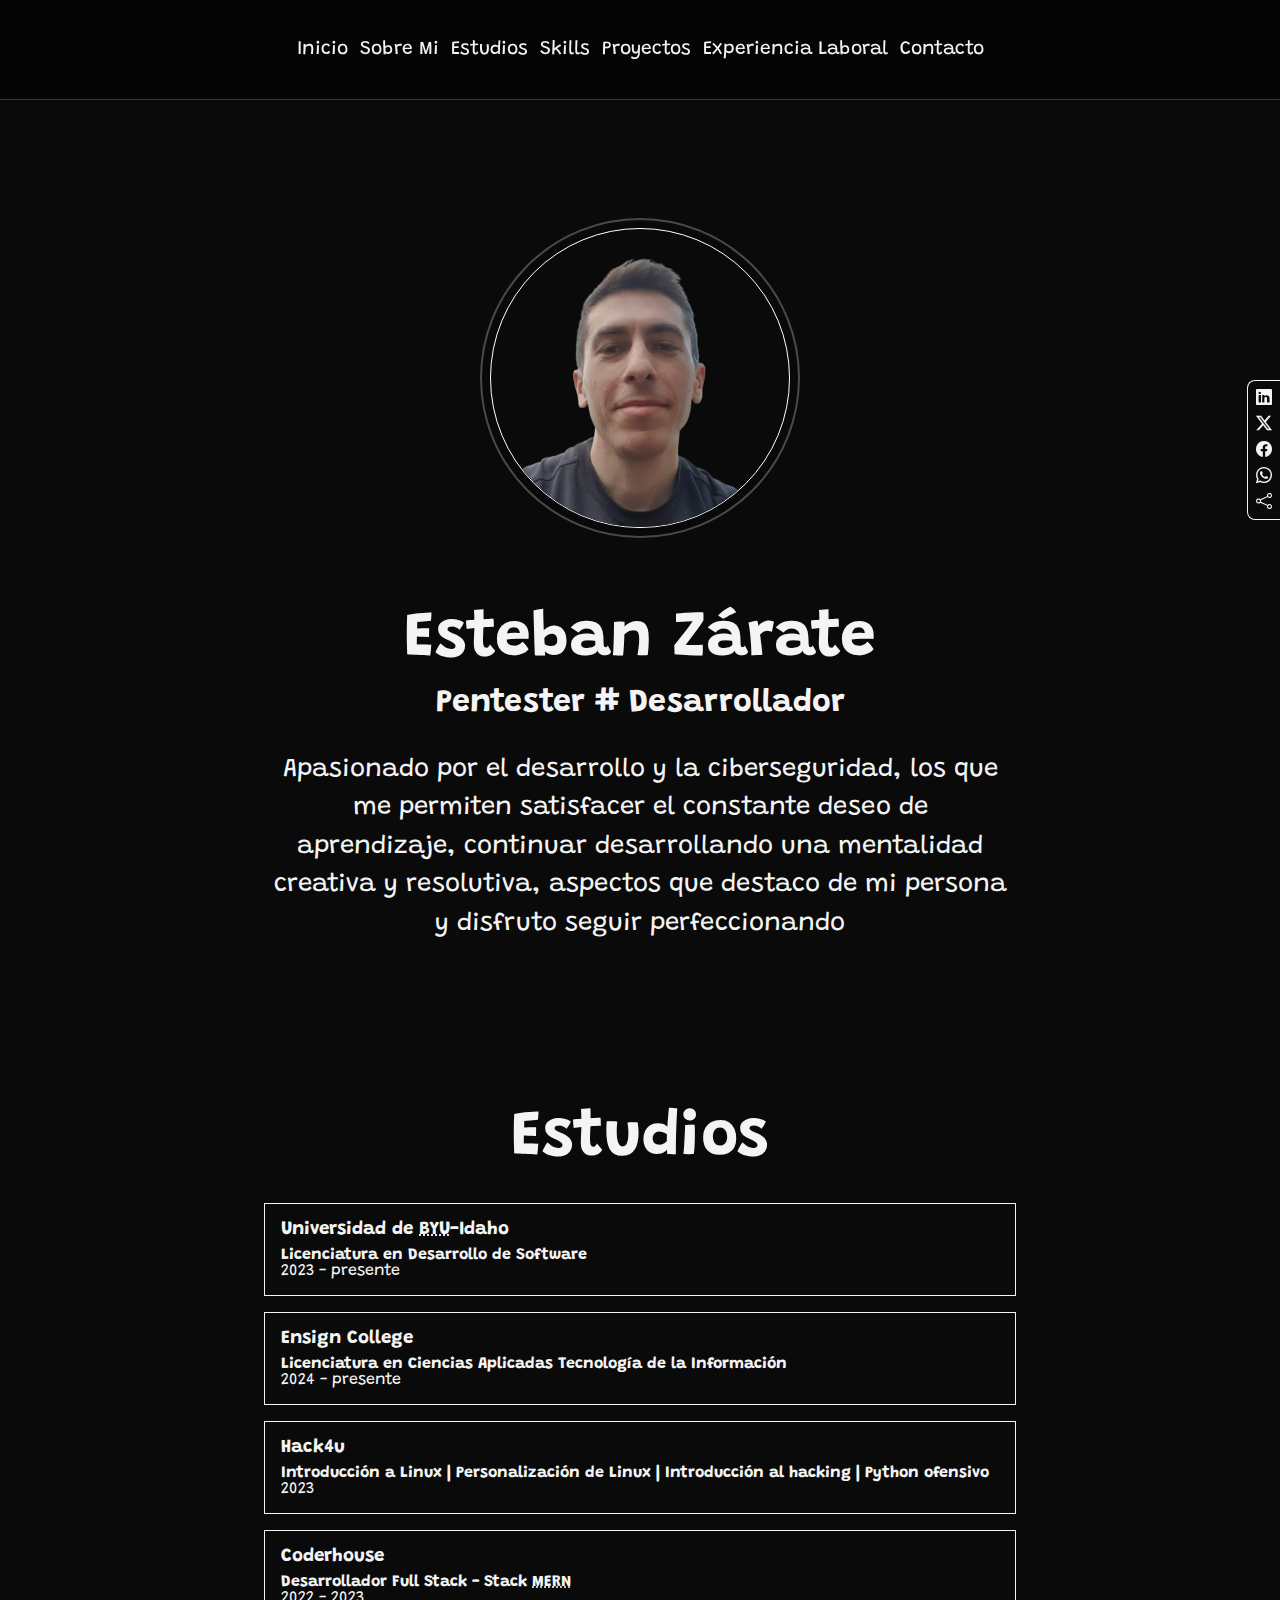
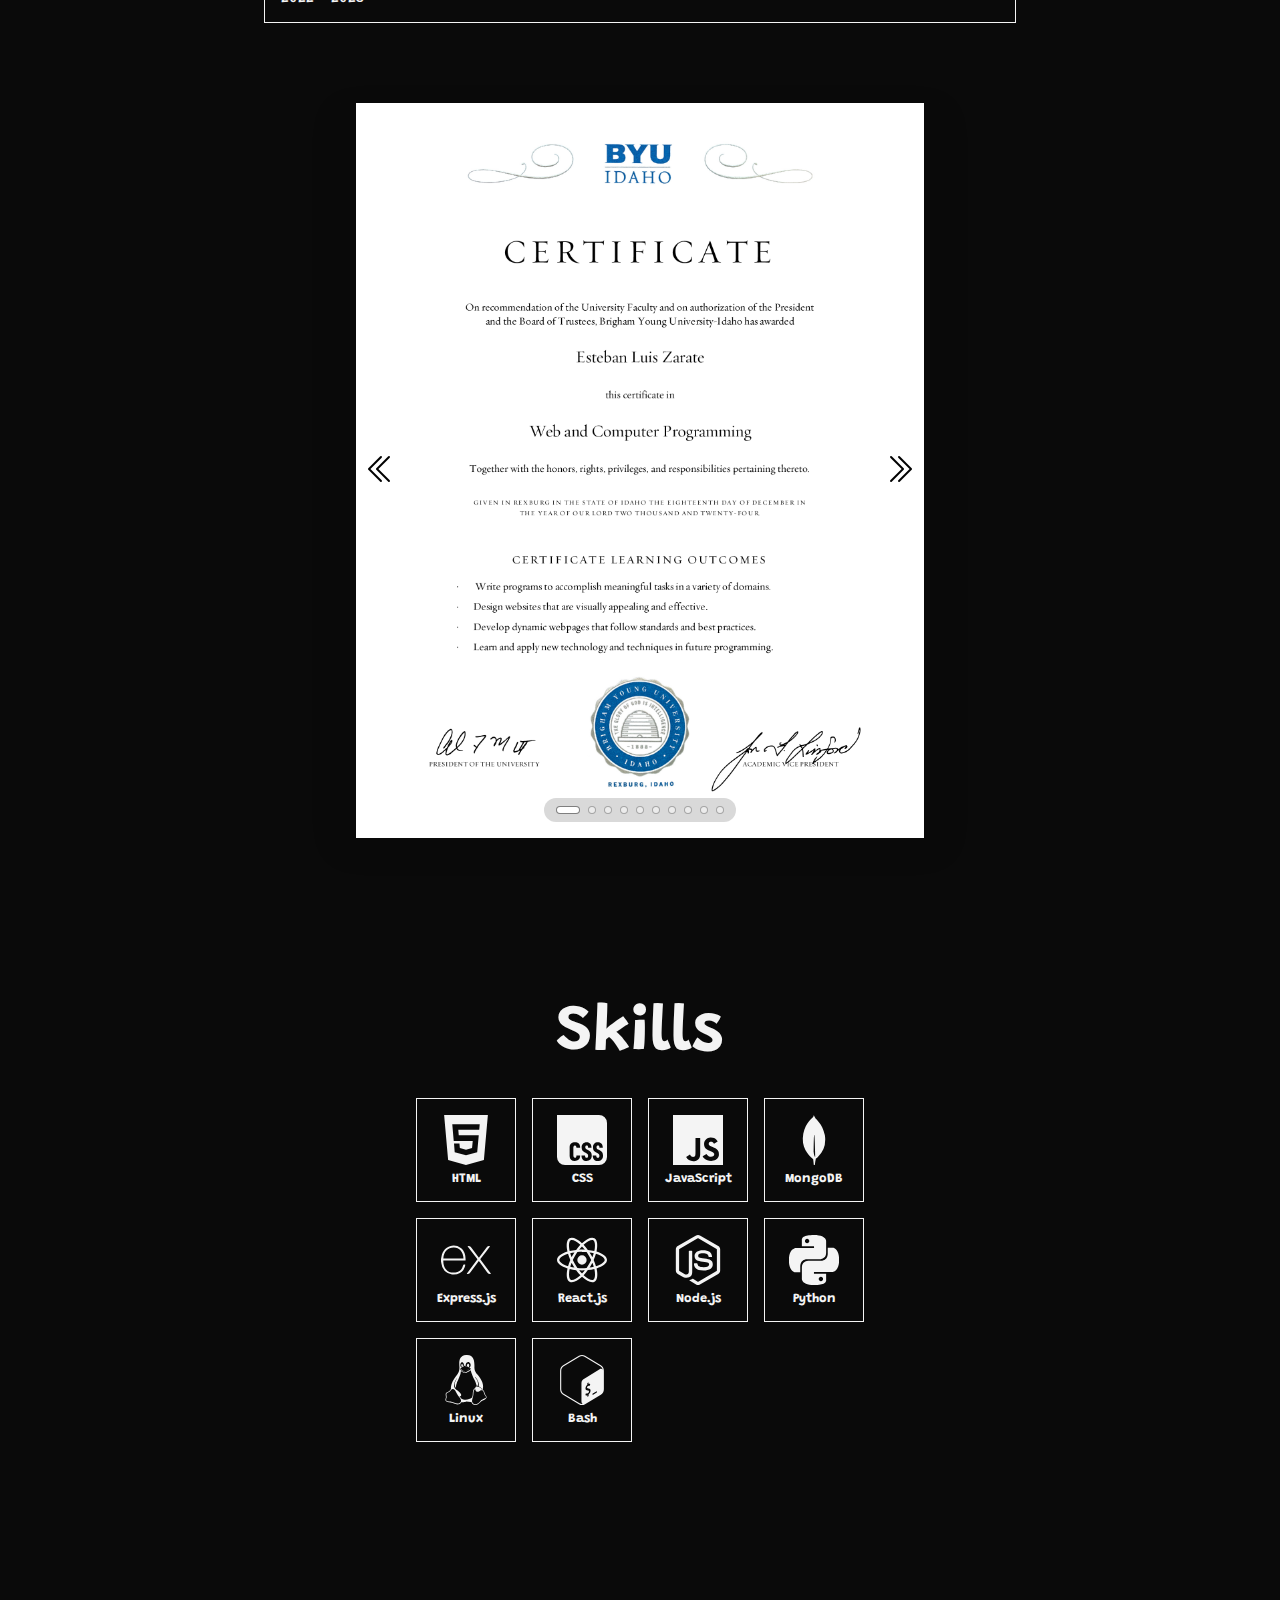
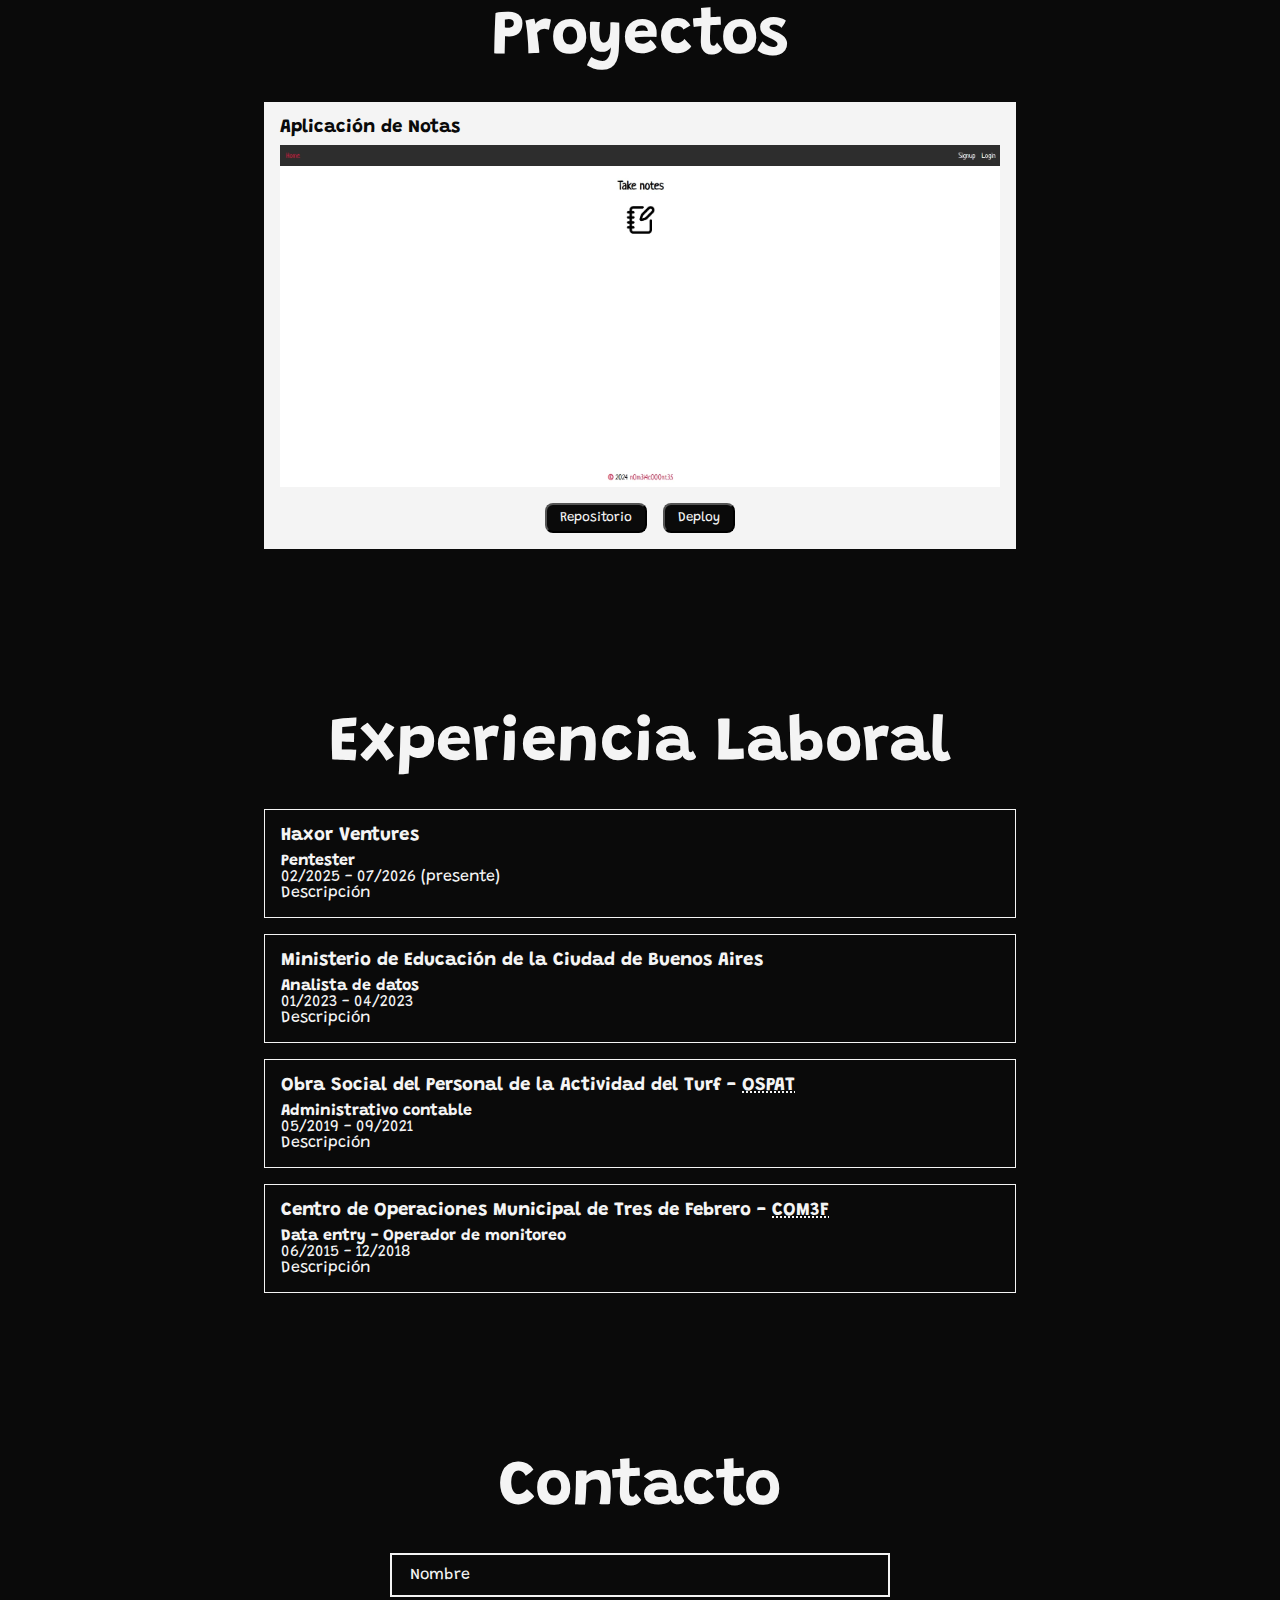
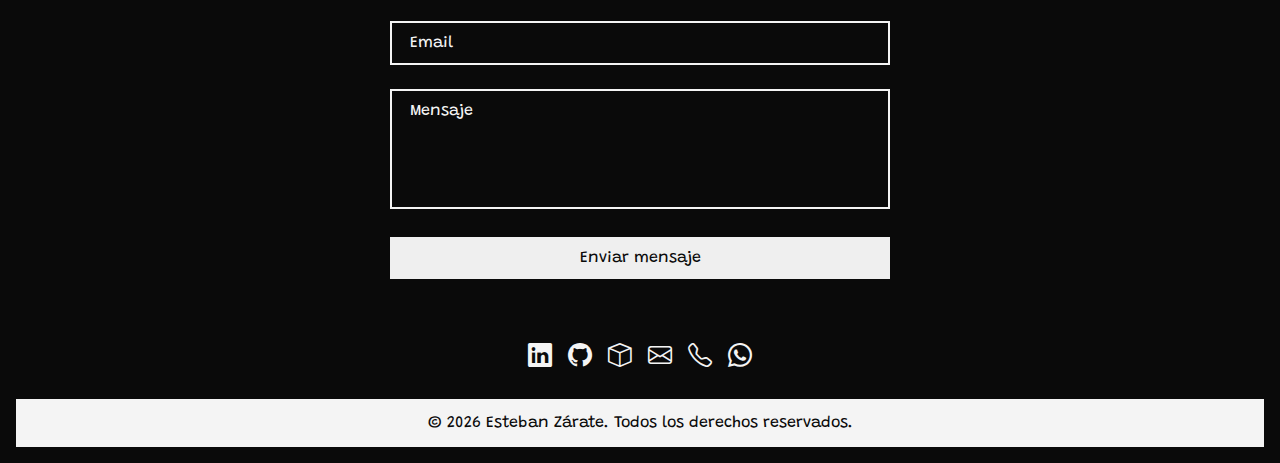
==== commit b71c5150: "add share links" ====
--- a/index.html
+++ b/index.html
@@ -12,18 +12,44 @@
   <meta property="og:image" content="https://n0m3l4c000nt35.github.io/portfolio/images/prev.webp">
   <meta property="og:url" content="https://n0m3l4c000nt35.github.io/portfolio/">
   <meta property="og:type" content="website">
+  <meta name="twitter:card" content="summary_large_image">
+  <meta name="twitter:title" content="Esteban Zárate - Pentester # Desarrollador">
+  <meta name="twitter:description" content="Esteban Zárate, Pentester, Ethical Hacker, Desarrollador Web, Programador">
+  <meta name="twitter:image" content="https://n0m3l4c000nt35.github.io/portfolio/images/prev.webp">
+  <!-- <meta name="linkedin:image" content="https://n0m3l4c000nt35.github.io/portfolio/images/prev.webp"> -->
   <title>Portfolio # Esteban Zárate</title>
   <link rel="stylesheet" href="https://cdn.jsdelivr.net/npm/bootstrap-icons@1.11.3/font/bootstrap-icons.min.css">
   <link rel="preconnect" href="https://fonts.googleapis.com">
   <link rel="preconnect" href="https://fonts.gstatic.com" crossorigin>
   <link href="https://fonts.googleapis.com/css2?family=Grandstander:ital,wght@0,100..900;1,100..900&display=swap"
     rel="stylesheet">
-  <link rel="stylesheet" href="./styles/styles.css">
-  <link rel="stylesheet" href="./styles/media-queries.css">
+  <link rel="stylesheet" href="./css/styles.css">
+  <link rel="stylesheet" href="./css/media-queries.css">
   <link rel="icon" href="favicon.ico">
 </head>
 
 <body>
+  <aside class="share-portfolio">
+    <a href="https://www.linkedin.com/feed/?shareActive=true&shareUrl=https://n0m3l4c000nt35.github.io/portfolio/"
+      target="_blank" rel="noopener noreferrer" title="Compartir en LinkedIn">
+      <i class="bi bi-linkedin"></i>
+    </a>
+    <a href="https://x.com/intent/post?text=https://n0m3l4c000nt35.github.io/portfolio/" target="_blank"
+      rel="noopener noreferrer" title="Compartir en X">
+      <i class="bi bi-twitter-x"></i>
+    </a>
+    <a href="https://www.facebook.com/sharer/sharer.php?u=https://n0m3l4c000nt35.github.io/portfolio/" target="_blank"
+      rel="noopener noreferrer" title="Compartir en Facebook">
+      <i class="bi bi-facebook"></i>
+    </a>
+    <a href="https://api.whatsapp.com/send?text=https://n0m3l4c000nt35.github.io/portfolio/" target="_blank"
+      rel="noopener noreferrer" title="Compartir en Whatsapp">
+      <i class="bi bi-whatsapp"></i>
+    </a>
+    <button id="share-link" aria-label="Copiar enlace del portfolio" title="Copiar enlace">
+      <i class="bi bi-share"></i>
+    </button>
+  </aside>
   <header class="body__header">
     <nav class="nav">
       <a id="inicio-link" class="nav__link" href="./index.html" title="Inicio">
--- a/css/styles.css
+++ b/css/styles.css
@@ -0,0 +1,628 @@
+:root {
+  /* --fontFamily: "Neucha", serif; */
+  --fontFamily: "Grandstander", serif;
+  --thirdColor: #4a4a4a;
+  --fontLightColor: #f4f4f4;
+  --fontDarkColor: #0a0a0a;
+  --darkColor: #0a0a0a;
+  --hoverColor: #4a4a4a;
+  --focusColor: #4a4a4a;
+  --backgroundLightColor: #f4f4f4;
+  --sectionTitleFontSize: clamp(1.5rem, 5vw, 4rem);
+  --sectionTextFontSize: clamp(1rem, 2vw, 2rem);
+  --addressLinkFontSize: clamp(0.7rem, 2.5vw, 1.2rem);
+  --navLinkFontSize: clamp(0.8rem, 5vw, 1.2rem);
+}
+
+* {
+  margin: 0;
+  padding: 0;
+  box-sizing: border-box;
+}
+
+html {
+  scroll-behavior: smooth;
+}
+
+body {
+  position: relative;
+  min-height: 100vh;
+  font-family: var(--fontFamily);
+  background-color: var(--darkColor);
+  color: var(--fontLightColor);
+}
+
+body::-webkit-scrollbar {
+  width: 10px;
+}
+
+body::-webkit-scrollbar-track {
+  background-color: var(--thirdColor);
+}
+
+body::-webkit-scrollbar-thumb {
+  background: var(--backgroundLightColor);
+}
+
+a {
+  color: var(--fontLightColor);
+  text-decoration: none;
+}
+
+.share-portfolio {
+  position: fixed;
+  top: 50%;
+  right: 0;
+  border-top: 1px solid var(--fontLightColor);
+  border-bottom: 1px solid var(--fontLightColor);
+  border-left: 1px solid var(--fontLightColor);
+  border-top-left-radius: 8px;
+  border-bottom-left-radius: 8px;
+  padding: 0.5rem;
+  display: flex;
+  flex-direction: column;
+  row-gap: 0.5rem;
+  backdrop-filter: blur(10px);
+  transform: translateY(-50%);
+  z-index: 1000;
+}
+
+.share-portfolio a,
+.share-portfolio button {
+  font-size: 1rem;
+}
+
+.share-portfolio button {
+  border: none;
+  background-color: transparent;
+  color: var(--fontLightColor);
+  cursor: pointer;
+}
+
+.share-portfolio a:hover,
+.share-portfolio button:hover {
+  color: var(--hoverColor);
+  transition: color 0.3s;
+}
+
+.body__header {
+  position: fixed;
+  top: 0;
+  width: 100%;
+  border-bottom: 1px solid rgba(255, 255, 255, 0.2);
+  padding: 2.5rem;
+  background: #0000006b;
+  backdrop-filter: blur(10px);
+  z-index: 1000;
+}
+
+.nav {
+  display: flex;
+  justify-content: center;
+  column-gap: 0.75rem;
+}
+
+.nav__link {
+  display: flex;
+}
+
+.nav__link i {
+  display: flex;
+  justify-content: center;
+}
+
+.nav__link:hover {
+  color: var(--hoverColor);
+}
+
+.nav__link:focus {
+  outline: 2px solid var(--focusColor);
+  outline-offset: 0.3rem;
+  border-radius: 6px;
+}
+
+.nav__icon {
+  text-align: center;
+}
+
+.nav__text {
+  display: none;
+}
+
+.body__section {
+  margin-bottom: 2rem;
+  padding-top: 100px;
+}
+
+.section__profile {
+  padding-top: calc(8rem + 100px);
+}
+
+.profile__container {
+  width: 150px;
+  height: 150px;
+  outline: 2px solid var(--thirdColor);
+  outline-offset: 8px;
+  margin-inline: auto;
+  margin-bottom: 5rem;
+  border: 1px solid white;
+  border-radius: 50%;
+  box-shadow: 0 2px 8px rgba(0, 0, 0, 0.1);
+  overflow: hidden;
+}
+
+.profile__image {
+  display: block;
+  width: 150px;
+  height: 150px;
+  object-fit: cover;
+  object-position: 0.5rem 1rem;
+  margin-inline: auto;
+  transition: transform 0.3s ease;
+}
+
+.profile__title {
+  margin-bottom: 2rem;
+  font-size: clamp(1rem, 2.5vw, 2rem);
+  text-align: center;
+}
+
+.profile__image:hover {
+  transform: scale(1.1);
+}
+
+.article__container {
+  max-width: 768px;
+  margin-inline: auto;
+  padding-inline: 0.5rem;
+}
+
+.carousel-container {
+  position: relative;
+  width: 100%;
+  max-width: 600px;
+  margin-top: 5rem;
+  margin-inline: auto;
+  overflow: hidden;
+  box-shadow: 0 10px 30px rgba(0, 0, 0, 0.1);
+}
+
+.carousel-track {
+  display: flex;
+  transition: transform 0.5s cubic-bezier(0.4, 0, 0.2, 1);
+  cursor: grab;
+  will-change: transform;
+  user-select: none;
+  -webkit-user-select: none;
+}
+
+.carousel-track.dragging {
+  transition: none;
+  cursor: grabbing;
+}
+
+.carousel-slide {
+  position: relative;
+  display: flex;
+  justify-content: center;
+  align-items: center;
+  flex: 0 0 100%;
+  min-width: 100%;
+  padding-inline: 1rem;
+  opacity: 0.3;
+  transform: scale(0.9);
+  transition: all 0.5s cubic-bezier(0.4, 0, 0.2, 1);
+}
+
+.carousel-slide.active {
+  opacity: 1;
+  transform: scale(1);
+}
+
+.carousel-slide img {
+  display: block;
+  width: 100%;
+  height: auto;
+  box-shadow: 0 8px 25px rgba(0, 0, 0, 0.1);
+  transition: all 0.3s ease;
+  user-drag: none;
+  -webkit-user-drag: none;
+}
+
+.carousel-button {
+  position: absolute;
+  top: 50%;
+  transform: translateY(-50%);
+  background: transparent;
+  border: none;
+  width: 50px;
+  height: 50px;
+  cursor: pointer;
+  z-index: 10;
+  transition: all 0.3s ease;
+  display: flex;
+  align-items: center;
+  justify-content: center;
+  font-size: 2rem;
+}
+
+.carousel-button:hover {
+  transform: translateY(-50%) scale(1.1);
+}
+
+.carousel-button.prev {
+  left: 1rem;
+}
+
+.carousel-button.prev:focus {
+  outline: 2px solid var(--focusColor);
+  outline-offset: 2px;
+  border-radius: 50%;
+}
+
+.carousel-button.next {
+  right: 1rem;
+}
+
+.carousel-button.next:focus {
+  outline: 2px solid var(--focusColor);
+  outline-offset: 2px;
+  border-radius: 50%;
+}
+
+.carousel-progress {
+  position: absolute;
+  bottom: 1rem;
+  left: 50%;
+  display: flex;
+  gap: 0.5rem;
+  background: rgba(128, 128, 128, 0.3);
+  backdrop-filter: blur(8px);
+  -webkit-backdrop-filter: blur(8px);
+  padding: 8px 12px;
+  border-radius: 20px;
+  z-index: 10;
+  transform: translateX(-50%);
+}
+
+.progress-dot {
+  width: 8px;
+  height: 8px;
+  background: rgba(255, 255, 255, 0.5);
+  border: 1px solid rgba(0, 0, 0, 0.3);
+  border-radius: 4px;
+  transition: all 0.3s ease;
+  cursor: pointer;
+}
+
+.progress-dot.active {
+  width: 24px;
+  background: white;
+  border-color: rgba(0, 0, 0, 0.5);
+}
+
+.image-modal {
+  display: none;
+  position: fixed;
+  top: 0;
+  left: 0;
+  width: 100%;
+  height: 100%;
+  z-index: 1000;
+}
+
+.modal-overlay {
+  position: absolute;
+  width: 100%;
+  height: 100%;
+  background: rgba(0, 0, 0, 0.7);
+  backdrop-filter: blur(5px);
+}
+
+.modal-content {
+  position: absolute;
+  top: 0;
+  left: 0;
+  width: 100%;
+  height: 100%;
+  display: flex;
+  justify-content: center;
+  align-items: center;
+  z-index: 1001;
+}
+
+.modal-image {
+  max-width: 90%;
+  max-height: 90vh;
+  object-fit: contain;
+}
+
+.modal-close {
+  position: fixed;
+  top: 1rem;
+  right: 1rem;
+  background: white;
+  border: none;
+  width: 2rem;
+  height: 2rem;
+  border-radius: 50%;
+  font-size: 1.5rem;
+  cursor: pointer;
+  display: flex;
+  align-items: center;
+  justify-content: center;
+  box-shadow: 0 2px 8px rgba(0, 0, 0, 0.2);
+  z-index: 1002;
+}
+
+.article__skills {
+  display: grid;
+  grid-template-columns: repeat(auto-fit, minmax(100px, 100px));
+  gap: 1rem;
+  justify-content: center;
+  max-width: 500px;
+}
+
+.article__skill .skills__icon {
+  display: block;
+  margin-inline: auto;
+  margin-bottom: 0.5rem;
+}
+
+.article__skill .article__title {
+  margin-bottom: unset;
+  font-size: 0.8rem;
+  text-align: center;
+}
+
+.skills__icon {
+  width: 50px;
+  height: 50px;
+  fill: var(--fontLightColor);
+}
+
+.article__title {
+  margin-bottom: 0.5rem;
+}
+
+.article__image {
+  display: block;
+  width: 100%;
+  height: auto;
+  margin-bottom: 1rem;
+}
+
+.article__links {
+  display: flex;
+  justify-content: center;
+  column-gap: 1rem;
+}
+
+.article__links a button {
+  border-radius: 8px;
+  padding: 0.4rem 0.8rem;
+  background-color: var(--darkColor);
+  font-family: var(--fontFamily);
+  color: var(--fontLightColor);
+  cursor: pointer;
+}
+
+.article__links a:focus {
+  outline: 2px solid var(--focusColor);
+  outline-offset: 0.3rem;
+  border-radius: 6px;
+}
+
+.article__links a:visited {
+  color: var(--fontLightColor);
+}
+
+.article__ul {
+  list-style: none;
+}
+
+.section__article {
+  border: 1px solid var(--fontLightColor);
+  padding: 1rem;
+}
+
+.section__article-project {
+  border: none;
+  background-color: var(--backgroundLightColor);
+  color: var(--fontDarkColor);
+}
+
+.section__article-project:hover {
+  outline: 1px solid var(--backgroundLightColor);
+  outline-offset: 3px;
+}
+
+.section__article-project a {
+  color: var(--fontDarkColor);
+}
+
+.section__article:hover {
+  border-color: var(--hoverColor);
+}
+
+.section__article--mb article:not(:last-child) {
+  margin-bottom: 1rem;
+}
+
+.section__title {
+  margin-top: 2rem;
+  margin-bottom: 2rem;
+  font-size: var(--sectionTitleFontSize);
+  text-align: center;
+}
+
+.section__title-profile {
+  margin-top: 2rem;
+  margin-bottom: 1rem;
+  font-size: var(--sectionTitleFontSize);
+  text-align: center;
+}
+
+.section__text {
+  padding-inline: 1rem;
+  font-size: var(--sectionTextFontSize);
+  line-height: clamp(1.4rem, 3vw, 2.5rem);
+  text-align: center;
+}
+
+.form-container {
+  max-width: 500px;
+  margin-inline: 0.5rem;
+}
+
+.form-group {
+  position: relative;
+  margin-bottom: 1.5rem;
+}
+
+.form-control {
+  width: 100%;
+  padding: 0.75rem;
+  border: 2px solid var(--backgroundLightColor);
+  background: transparent;
+  color: var(--fontLightColor);
+  font-family: var(--fontFamily);
+  font-size: 1rem;
+  transition: all 0.3s ease;
+}
+
+.form-control:focus {
+  outline: none;
+  border-color: var(--thirdColor);
+  box-shadow: 0 0 0 1px var(--thirdColor);
+}
+
+.form-label {
+  position: absolute;
+  left: 1rem;
+  top: 0.875rem;
+  transform: translateY(0);
+  background-color: var(--darkColor);
+  padding: 0 0.25rem;
+  transition: all 0.3s ease;
+  pointer-events: none;
+}
+
+.form-group textarea~.form-label {
+  top: 0.875rem;
+  transform: translateY(0);
+}
+
+.form-control:focus~.form-label,
+.form-control:not(:placeholder-shown)~.form-label {
+  top: -0.5rem;
+  transform: translateY(0) scale(0.9);
+}
+
+.form-control.error:focus~.form-label,
+.form-control.error:not(:placeholder-shown)~.form-label {
+  color: #dc2626;
+}
+
+.form-control.success:focus~.form-label,
+.form-control.success:not(:placeholder-shown)~.form-label {
+  color: #059669;
+}
+
+textarea.form-control {
+  min-height: 120px;
+  resize: none;
+}
+
+.error-message {
+  display: none;
+  font-size: 0.875rem;
+  color: #dc2626;
+  margin-top: 0.5rem;
+  padding-left: 0.75rem;
+}
+
+.error-message.visible {
+  display: block;
+}
+
+.submit-btn {
+  width: 100%;
+  border: 1px solid transparent;
+  /* border-radius: 8px; */
+  padding: 0.75rem;
+  color: var(--fontDarkColor);
+  font-family: var(--fontFamily);
+  font-size: 1rem;
+  cursor: pointer;
+  transition: all 0.3s ease;
+}
+
+.submit-btn:hover:not(:disabled) {
+  border-color: var(--backgroundLightColor);
+  background-color: transparent;
+  color: var(--fontLightColor);
+}
+
+.submit-btn:disabled {
+  background-color: var(--thirdColor);
+  cursor: not-allowed;
+}
+
+.submit-btn:focus {
+  outline: none;
+  box-shadow: 0 0 0 2px white, 0 0 0 4px #2563eb;
+}
+
+@media (prefers-reduced-motion: reduce) {
+  * {
+    transition-duration: 0.01ms !important;
+  }
+}
+
+.sr-only {
+  position: absolute;
+  width: 1px;
+  height: 1px;
+  padding: 0;
+  margin: -1px;
+  overflow: hidden;
+  clip: rect(0, 0, 0, 0);
+  white-space: nowrap;
+  border: 0;
+}
+
+.body__footer {
+  padding-inline: 1rem;
+  padding-bottom: 1rem;
+}
+
+.footer__address {
+  display: flex;
+  justify-content: center;
+  column-gap: 1rem;
+  padding-top: 2rem;
+  padding-bottom: 2rem;
+}
+
+.address__link:hover {
+  color: var(--hoverColor);
+}
+
+.address__link:focus {
+  outline: 2px solid var(--focusColor);
+  outline-offset: 5px;
+  border-radius: 4px;
+}
+
+.address__link i {
+  display: flex;
+  font-size: clamp(1rem, 2.5vw, 1.5rem);
+}
+
+.footer__copyright {
+  padding: 1rem;
+  background-color: var(--backgroundLightColor);
+  color: var(--fontDarkColor);
+  text-align: center;
+}--- a/css/media-queries.css
+++ b/css/media-queries.css
@@ -0,0 +1,56 @@
+@import url("./styles.css");
+
+@media (min-width: 25em) {
+  .nav__text {
+    text-align: center;
+    font-size: var(--navLinkFontSize);
+  }
+
+  .section__text {
+    max-width: 600px;
+    margin-inline: auto;
+  }
+
+  .form-container {
+    margin-inline: auto;
+  }
+}
+
+@media (min-width: 48em) {
+  .nav__link {
+    position: relative;
+  }
+
+  .nav__icon {
+    position: absolute;
+    top: 1.75rem;
+    width: 100%;
+    opacity: 0;
+    z-index: -1000;
+    transition: opacity 0.3s;
+  }
+
+  .nav__link:hover .nav__icon {
+    color: var(--fontLightColor);
+    opacity: 1;
+  }
+
+  .nav__text {
+    display: block;
+  }
+
+  .profile__container {
+    width: 300px;
+    height: 300px;
+  }
+
+  .profile__image {
+    width: 300px;
+    height: 300px;
+  }
+
+  .section__text {
+    max-width: 768px;
+    margin-inline: auto;
+  }
+}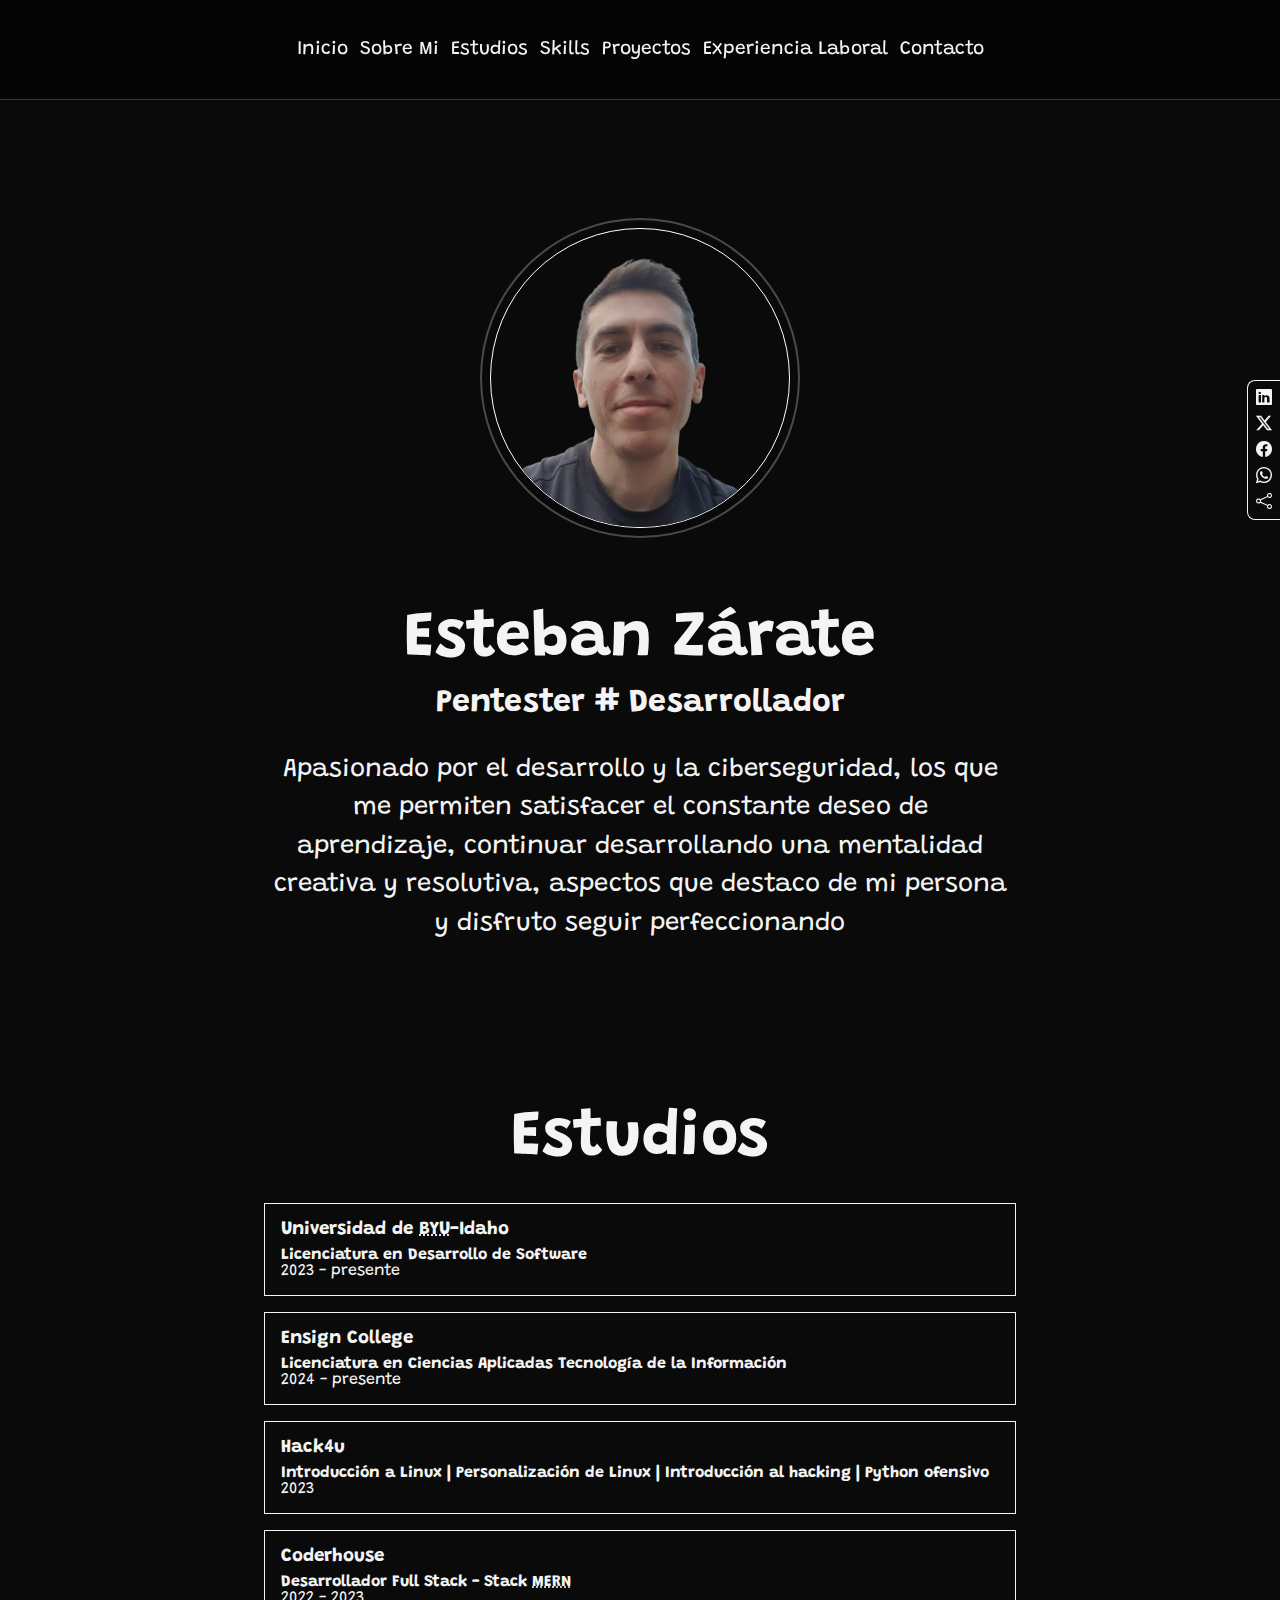
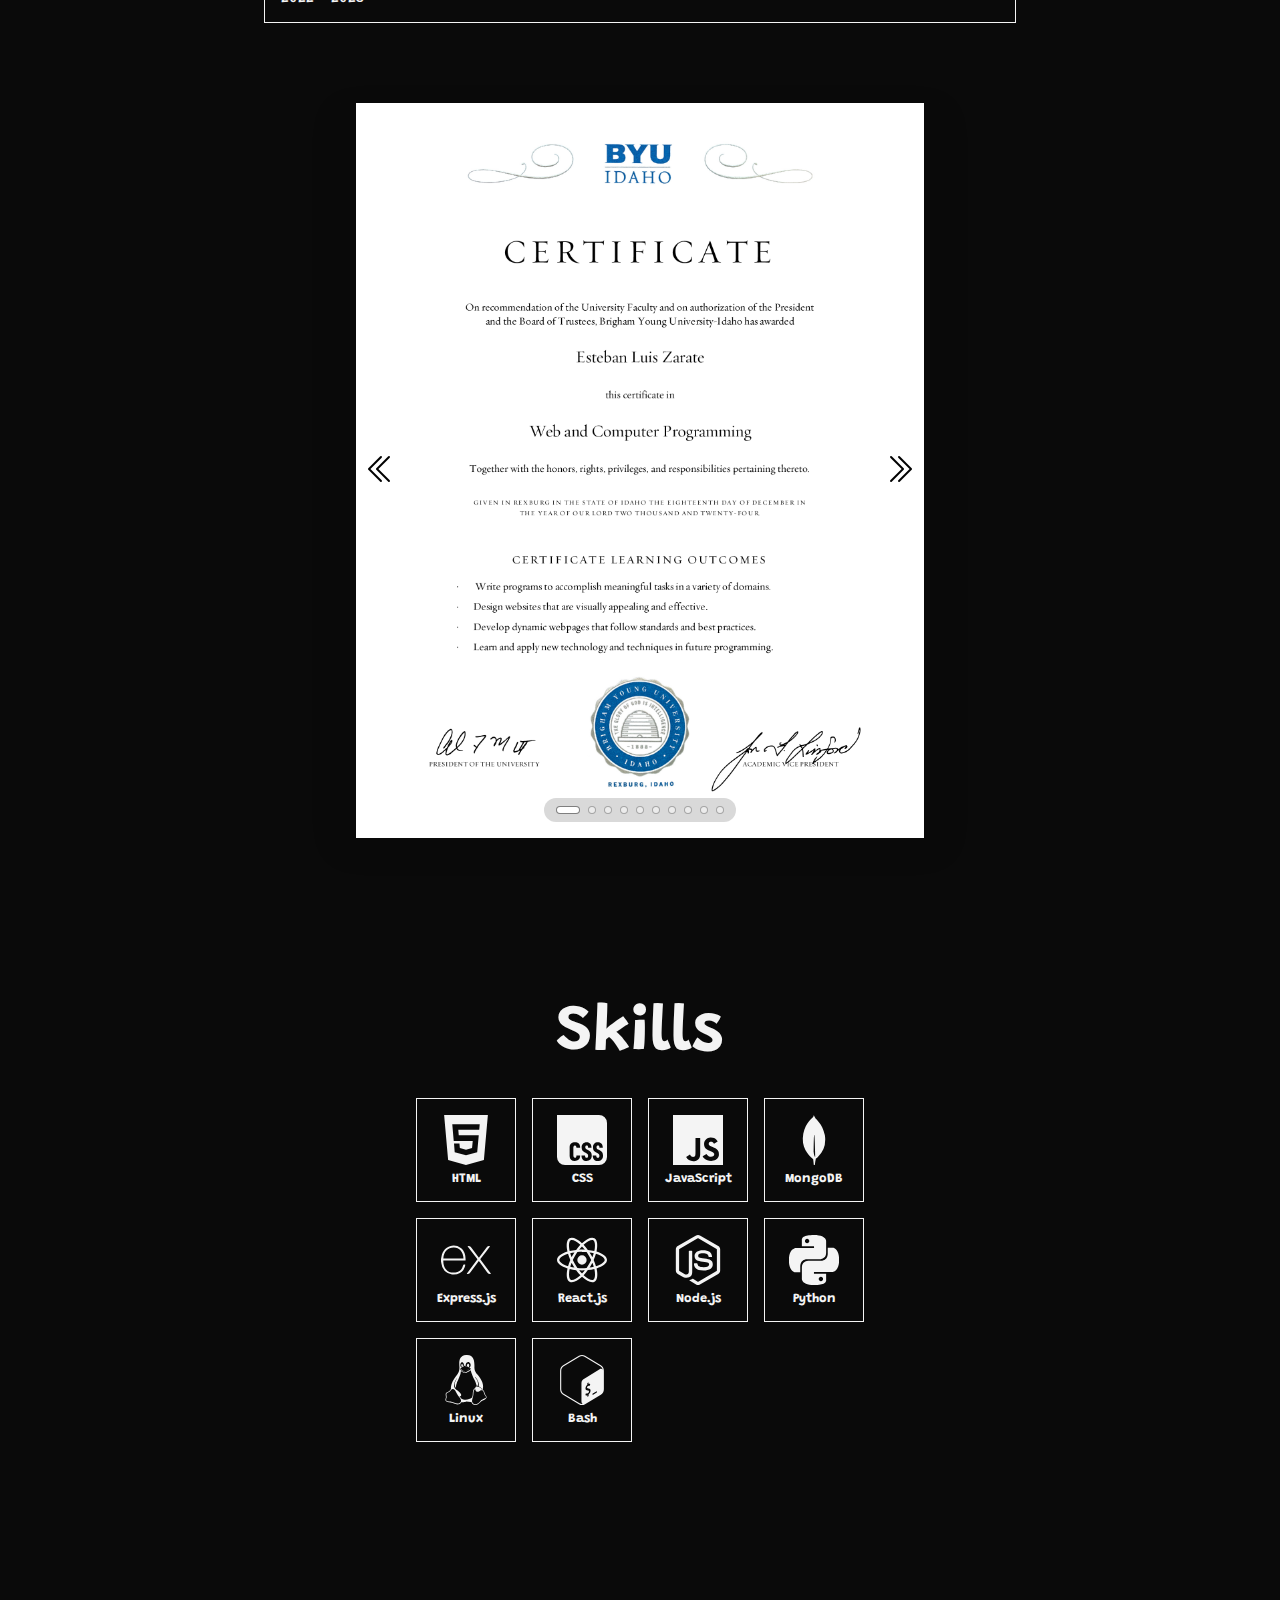
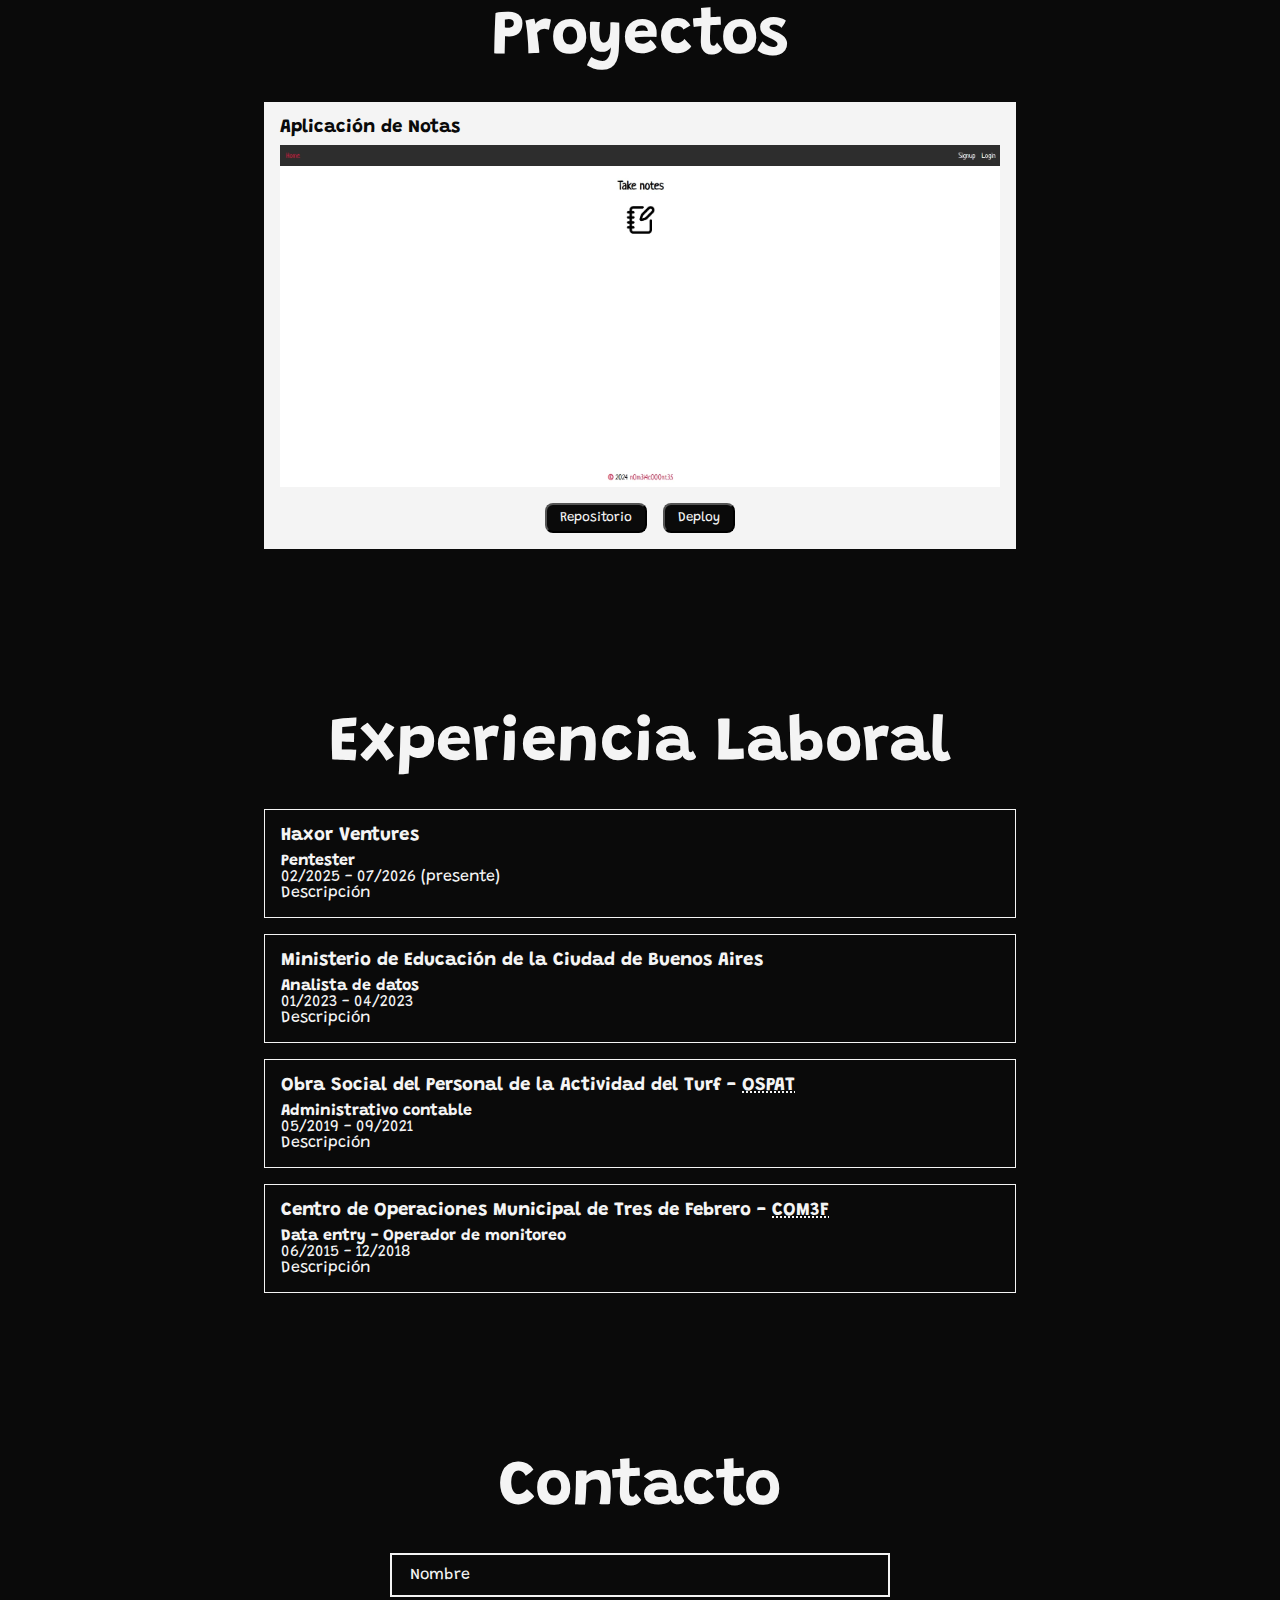
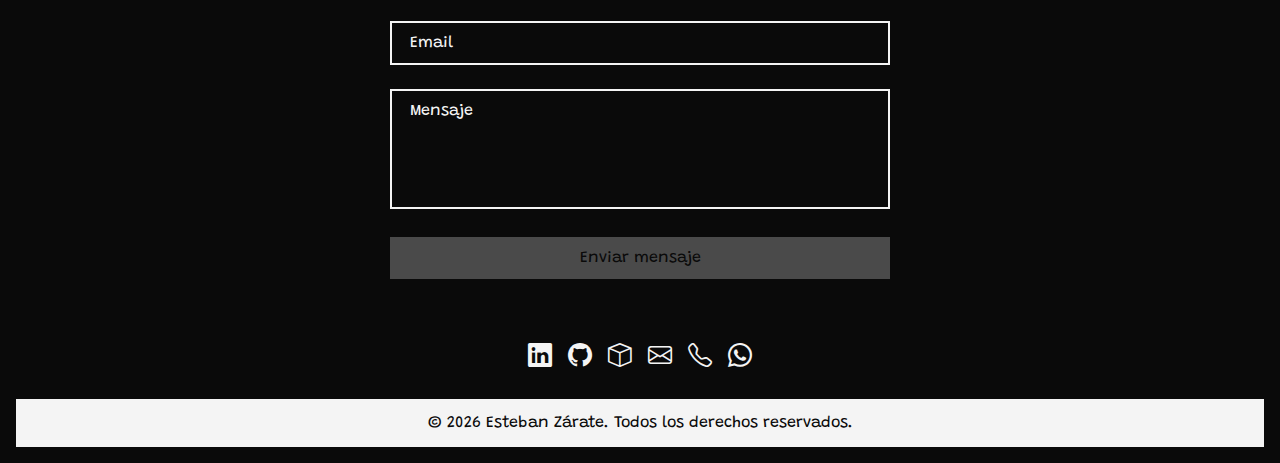
==== commit 35de67da: "fix form" ====
--- a/index.html
+++ b/index.html
@@ -349,7 +349,7 @@
           <span id="messageError" class="error-message" role="alert"></span>
         </div>
 
-        <button type="submit" class="submit-btn" id="submitBtn">
+        <button type="submit" class="submit-btn" id="submitBtn" disabled>
           Enviar mensaje
         </button>
       </form>
--- a/css/styles.css
+++ b/css/styles.css
@@ -549,7 +549,6 @@
 .submit-btn {
   width: 100%;
   border: 1px solid transparent;
-  /* border-radius: 8px; */
   padding: 0.75rem;
   color: var(--fontDarkColor);
   font-family: var(--fontFamily);
@@ -571,7 +570,7 @@
 
 .submit-btn:focus {
   outline: none;
-  box-shadow: 0 0 0 2px white, 0 0 0 4px #2563eb;
+  border: 1px solid transparent;
 }
 
 @media (prefers-reduced-motion: reduce) {
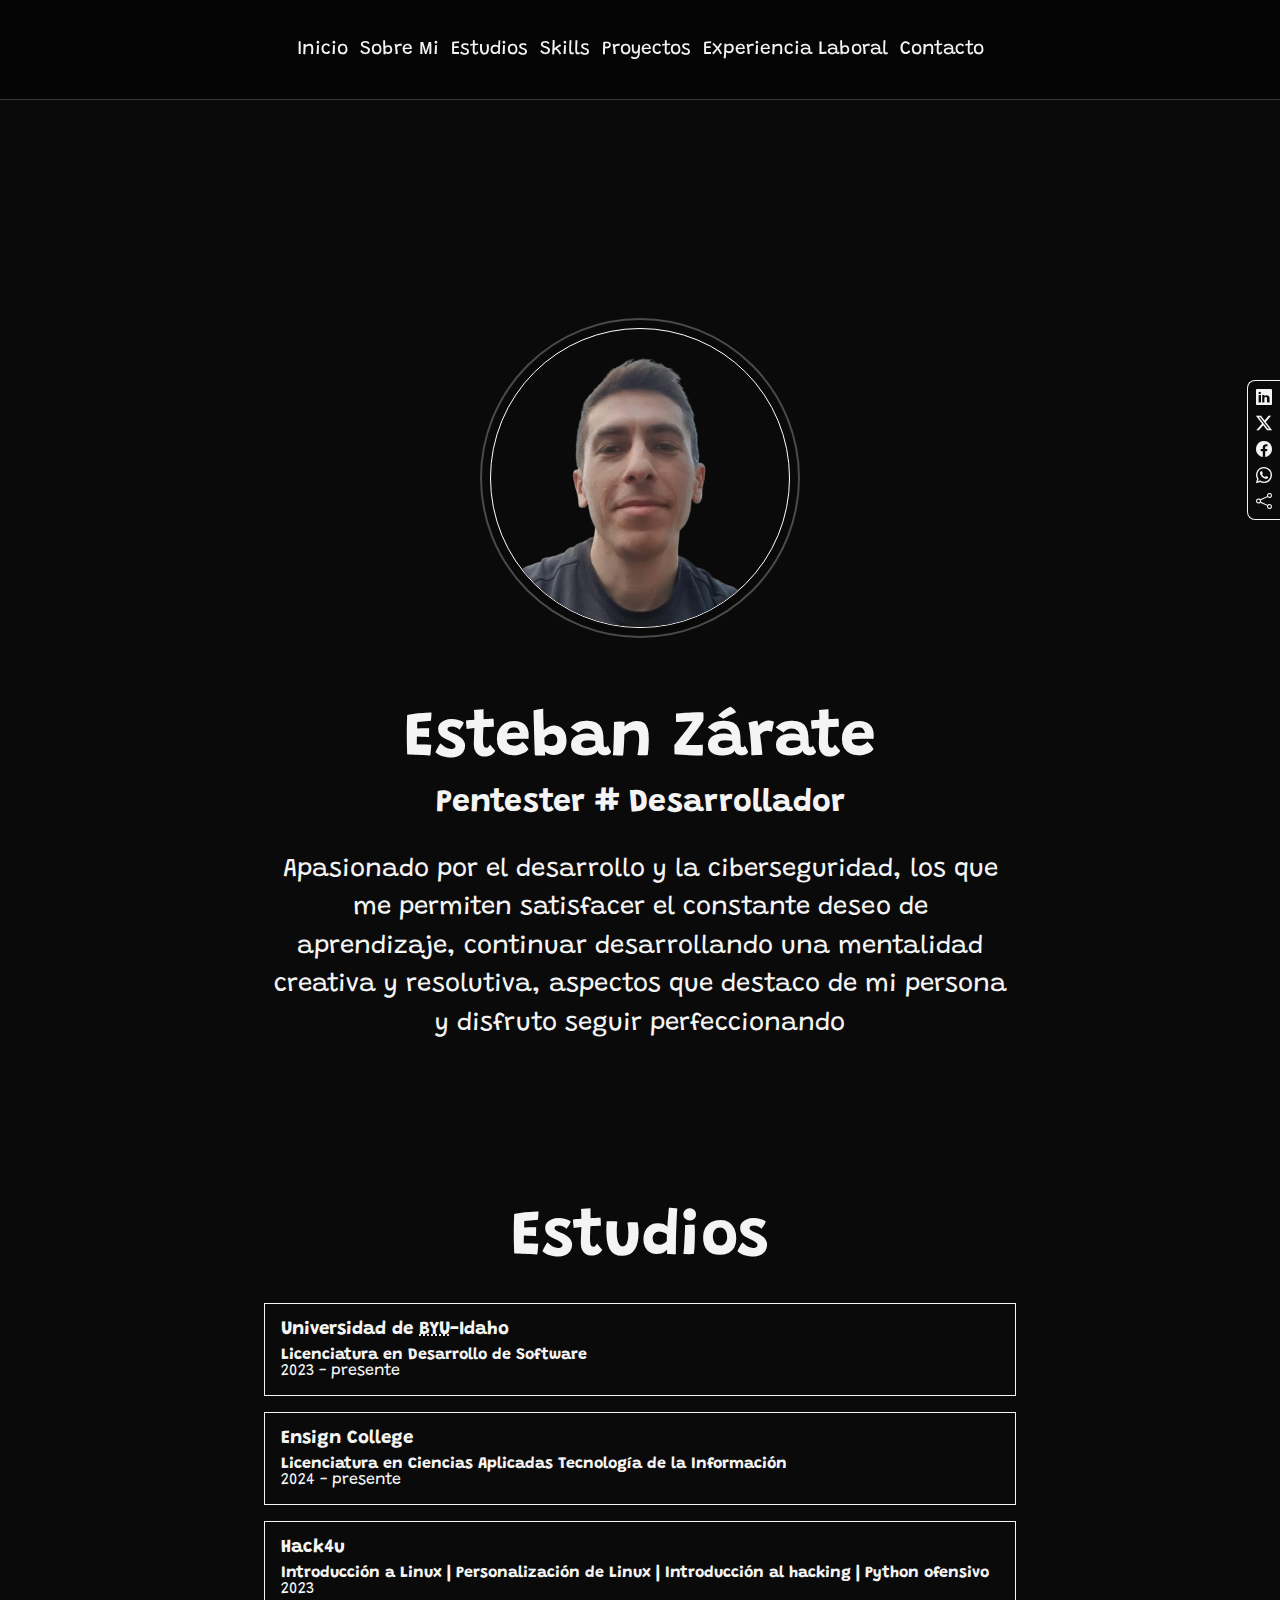
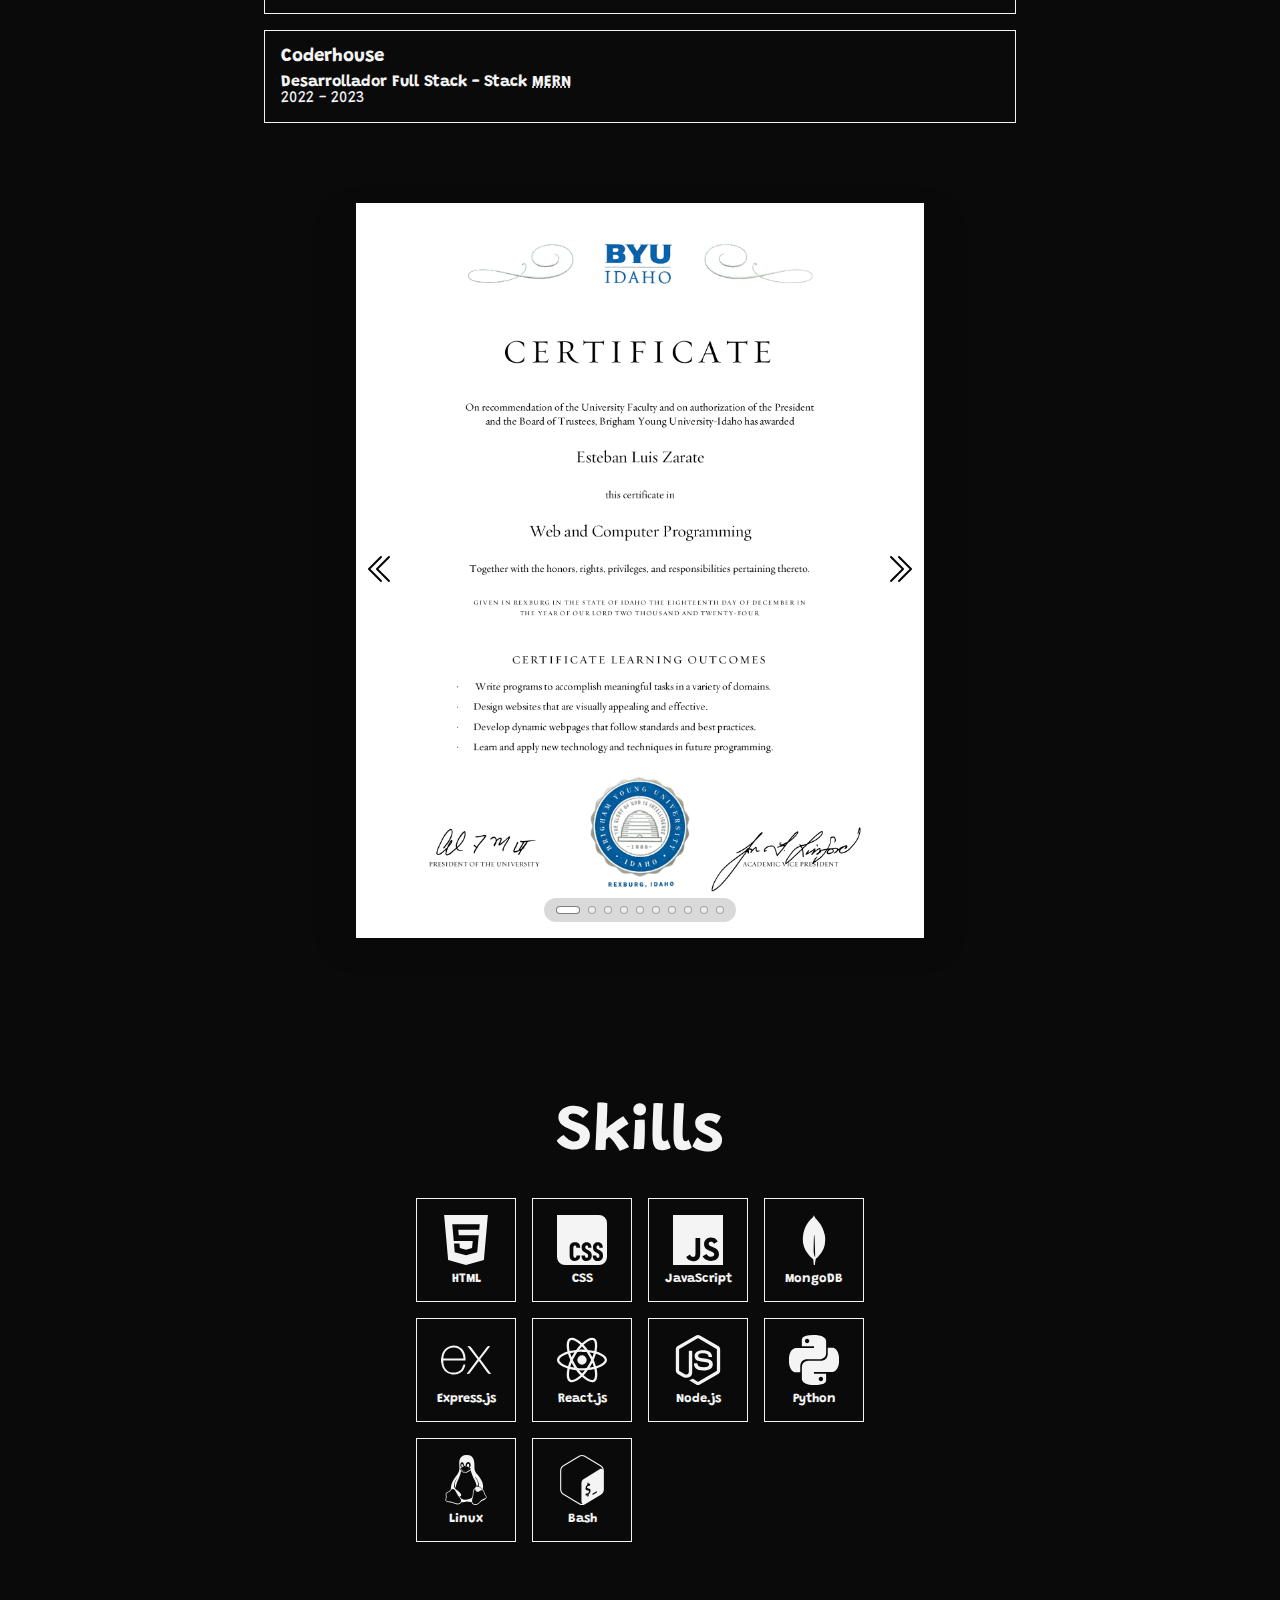
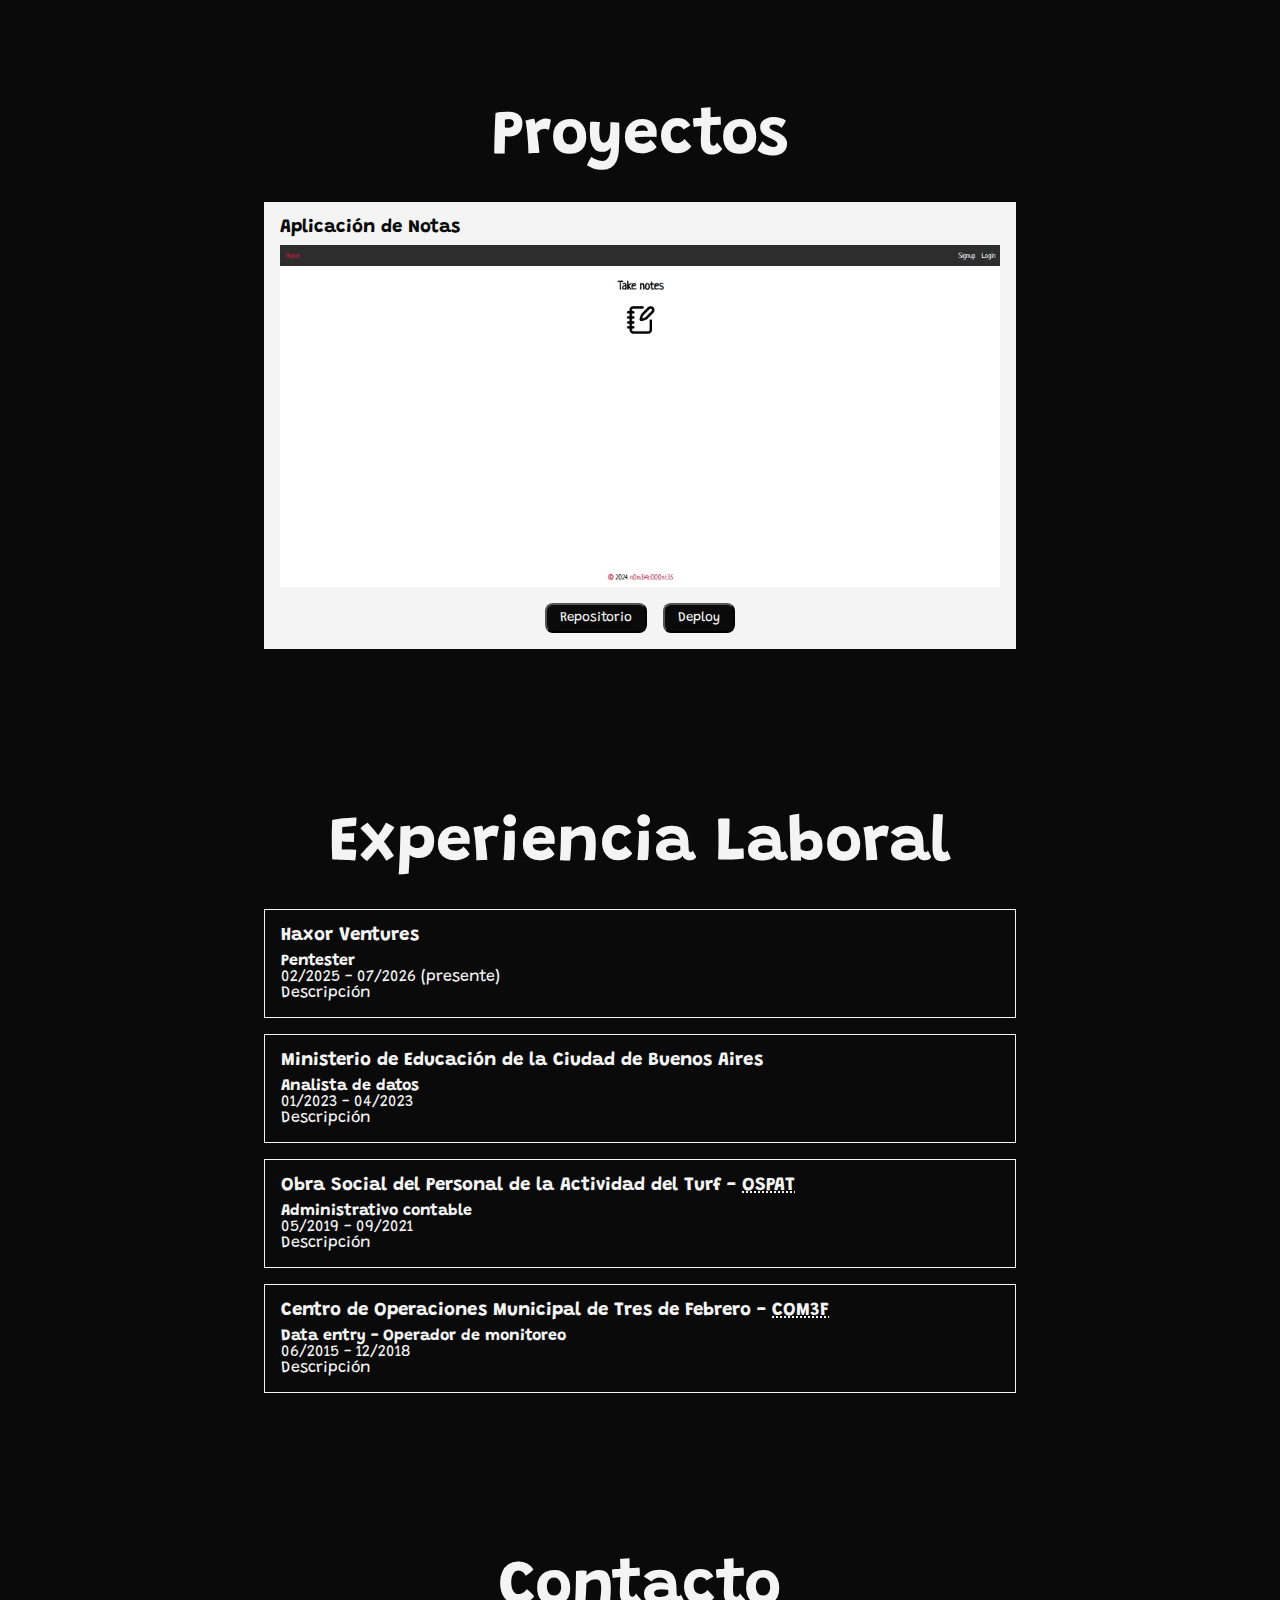
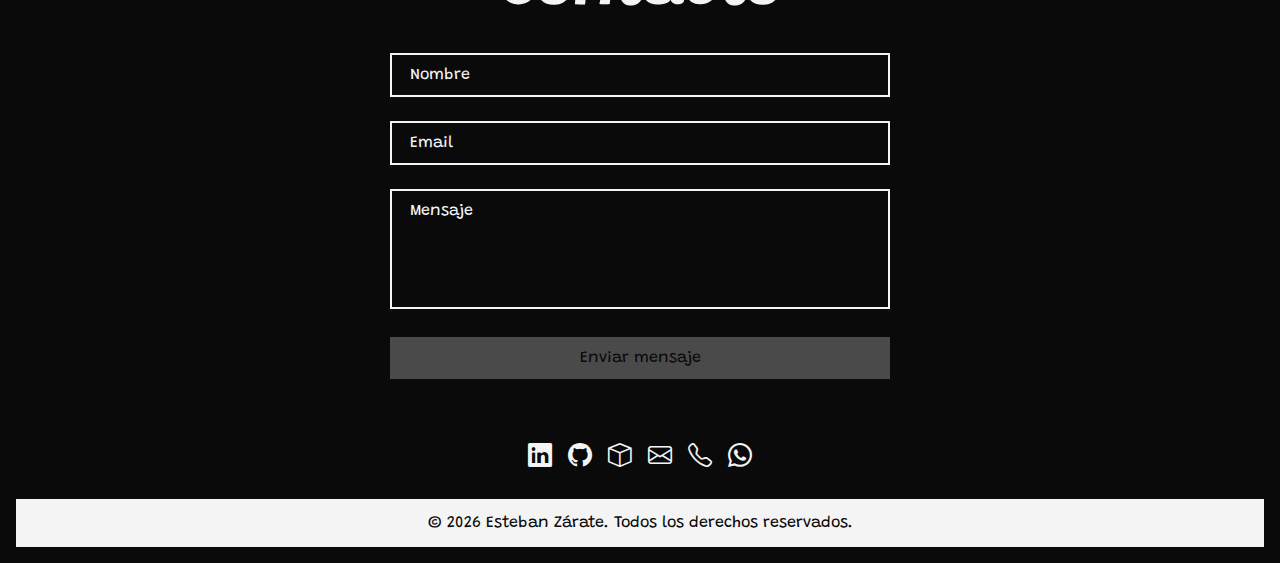
==== commit 31bba1ac: "language switcher html" ====
--- a/index.html
+++ b/index.html
@@ -16,7 +16,6 @@
   <meta name="twitter:title" content="Esteban Zárate - Pentester # Desarrollador">
   <meta name="twitter:description" content="Esteban Zárate, Pentester, Ethical Hacker, Desarrollador Web, Programador">
   <meta name="twitter:image" content="https://n0m3l4c000nt35.github.io/portfolio/images/prev.webp">
-  <!-- <meta name="linkedin:image" content="https://n0m3l4c000nt35.github.io/portfolio/images/prev.webp"> -->
   <title>Portfolio # Esteban Zárate</title>
   <link rel="stylesheet" href="https://cdn.jsdelivr.net/npm/bootstrap-icons@1.11.3/font/bootstrap-icons.min.css">
   <link rel="preconnect" href="https://fonts.googleapis.com">
@@ -81,6 +80,7 @@
         <span class="nav__text">Contacto</span>
       </a>
     </nav>
+    <div id="language-switcher" class="language-switcher"></div>
   </header>
   <main>
     <section id="sobre-mi" class="body__section section__profile">
@@ -358,15 +358,15 @@
   <footer class="body__footer">
     <address class="footer__address">
       <a class="address__link" href="https://www.linkedin.com/in/esteban-zarate/" target="_blank"
-        rel="noopener noreferrer" title="LinkedIn">
+        rel="noopener noreferrer" title="Perfil de LinkedIn">
         <i class="bi bi-linkedin address__icon"></i>
       </a>
       <a class="address__link" href="https://github.com/n0m3l4c000nt35" target="_blank" rel="noopener noreferrer"
-        title="Github">
+        title="Perfil de Github">
         <i class="bi bi-github address__icon"></i>
       </a>
       <a class="address__link" href="https://app.hackthebox.com/profile/1089152" target="_blank"
-        rel="noopener noreferrer" title="HackTheBox">
+        rel="noopener noreferrer" title="Perfil de HackTheBox">
         <i class="bi bi-box address__icon"></i>
       </a>
       <a class="address__link" href="mailto:estebanluiszarate1985@gmail.com" target="_blank" rel="noopener noreferrer"
--- a/css/styles.css
+++ b/css/styles.css
@@ -62,7 +62,7 @@
   display: flex;
   flex-direction: column;
   row-gap: 0.5rem;
-  backdrop-filter: blur(10px);
+  backdrop-filter: blur(5px);
   transform: translateY(-50%);
   z-index: 1000;
 }
@@ -82,11 +82,11 @@
 .share-portfolio a:hover,
 .share-portfolio button:hover {
   color: var(--hoverColor);
-  transition: color 0.3s;
+  transition: color 0.25s;
 }
 
 .body__header {
-  position: fixed;
+  position: relative;
   top: 0;
   width: 100%;
   border-bottom: 1px solid rgba(255, 255, 255, 0.2);
@@ -94,6 +94,14 @@
   background: #0000006b;
   backdrop-filter: blur(10px);
   z-index: 1000;
+}
+
+.language-switcher {
+  position: absolute;
+  top: 100%;
+  right: 0;
+  padding: 1rem;
+  cursor: pointer;
 }
 
 .nav {
@@ -443,6 +451,7 @@
 
 .section__article:hover {
   border-color: var(--hoverColor);
+  transition: border-color 0.25s;
 }
 
 .section__article--mb article:not(:last-child) {
@@ -606,6 +615,7 @@
 
 .address__link:hover {
   color: var(--hoverColor);
+  transition: color 0.25s;
 }
 
 .address__link:focus {
--- a/css/media-queries.css
+++ b/css/media-queries.css
@@ -4,6 +4,10 @@
   .nav__text {
     text-align: center;
     font-size: var(--navLinkFontSize);
+  }
+
+  .language-switcher {
+    padding: 2rem;
   }
 
   .section__text {
